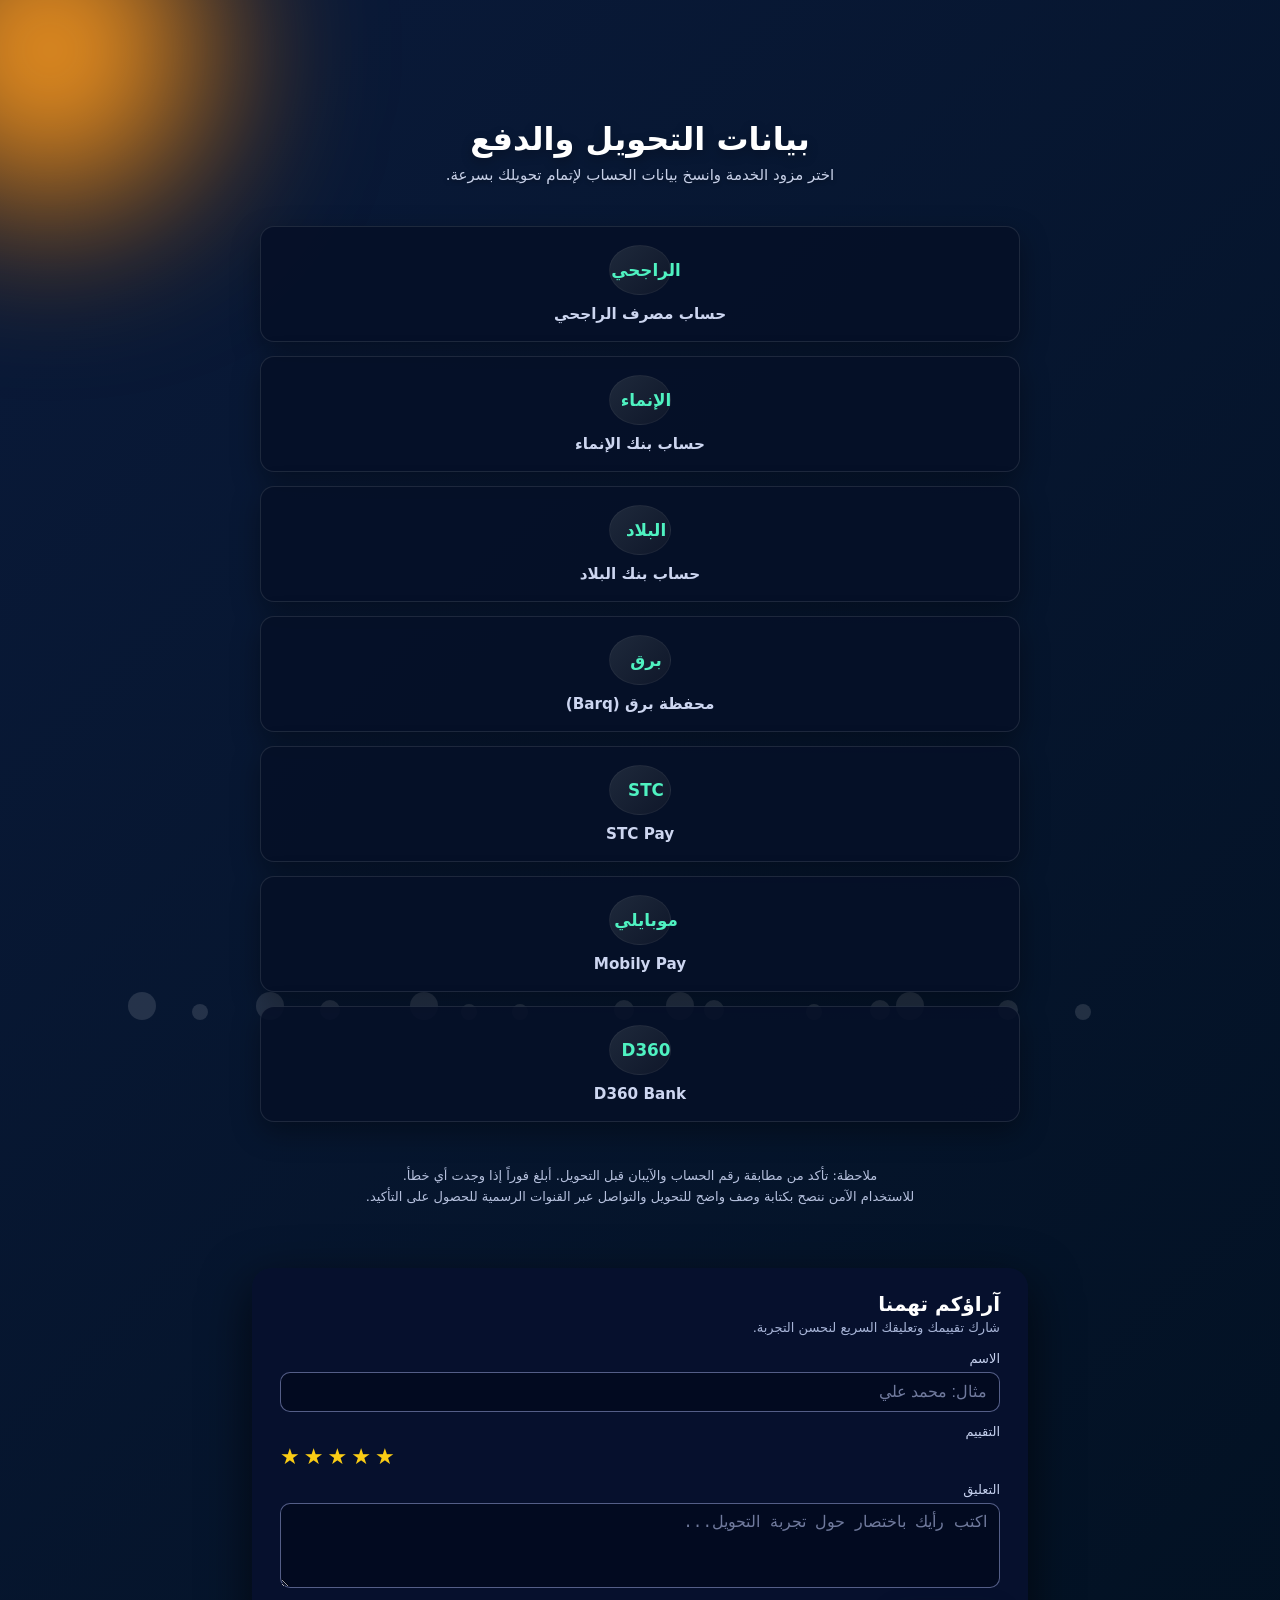
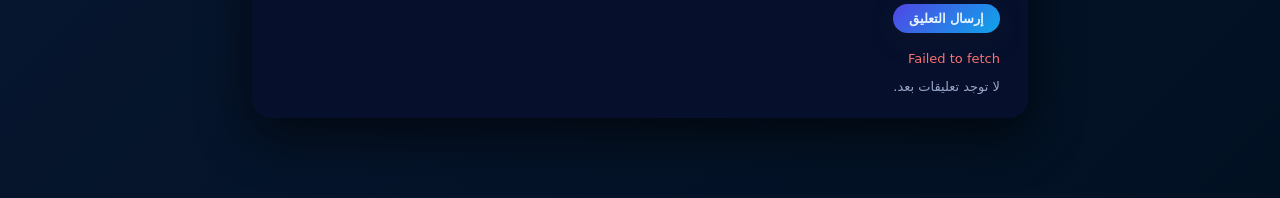
==== index.html @ 655b4ff0 "Disable mobile zoom via viewport settings" ====
﻿<!DOCTYPE html>
<html lang="ar" dir="rtl">

<head>
    <meta charset="UTF-8" />
    <title>بيانات التحويل والدفع</title>
    <meta name="viewport" content="width=device-width, initial-scale=1, maximum-scale=1, user-scalable=no" />
    <link rel="stylesheet" href="style.css" />
    <style>
        /* fallback to keep background dark even لو تعطل تحميل style.css */
        html,
        body {
            margin: 0;
            min-height: 100%;
            background: linear-gradient(135deg, #0a1a3a, #021122);
            color: #ffffff;
        }

        /* force vertical stacked rectangular bank boxes */
        .bank-grid {
            display: flex !important;
            flex-direction: column !important;
            gap: 14px !important;
            align-items: stretch !important;
            max-width: 760px;
            margin: 0 auto 32px auto;
            padding: 12px 16px;
        }

        .bank-box {
            display: flex !important;
            flex-direction: column !important;
            align-items: center !important;
            justify-content: center !important;
            text-align: center !important;
            background: rgba(6, 16, 39, 0.9) !important;
            border: 1px solid rgba(255, 255, 255, 0.1) !important;
            border-radius: 14px !important;
            padding: 18px 18px !important;
            gap: 10px !important;
            box-shadow: 0 10px 28px rgba(0, 0, 0, 0.35) !important;
            width: 100% !important;
            box-sizing: border-box !important;
            color: #e5edff !important;
        }

        .bank-box .box-icon {
            font-weight: 700;
            font-size: 1.05rem;
            padding-inline-end: 12px;
        }

        .bank-box .box-name {
            font-size: 0.95rem;
            color: #cdd6f0;
            text-align: center;
        }

        /* ensure responsive on small screens */
        @media (max-width: 420px) {
            .bank-grid {
                padding: 8px 10px;
            }

            .bank-box {
                padding: 14px;
            }
        }
    </style>
</head>

<body>

    <!-- copy sound (coin / jump style) -->
    <audio id="copy-sound" preload="auto">
        <source src="explosion.mp3" type="audio/mpeg" />
    </audio>

    <!-- sun glow -->
    <div class="sun"></div>

    <!-- bubbles -->
    <div class="bubbles">
        <div class="bubble"></div>
        <div class="bubble"></div>
        <div class="bubble"></div>
        <div class="bubble"></div>
        <div class="bubble"></div>
        <div class="bubble"></div>
        <div class="bubble"></div>
        <div class="bubble"></div>
        <div class="bubble"></div>
        <div class="bubble"></div>
        <div class="bubble"></div>
        <div class="bubble"></div>
        <div class="bubble"></div>
        <div class="bubble"></div>
        <div class="bubble"></div>
    </div>

    <!-- Header -->
    <div class="header-section">
        <h1>بيانات التحويل والدفع</h1>
        <div class="subtitle">اختر مزود الخدمة وانسخ بيانات الحساب لإتمام تحويلك بسرعة.</div>
    </div>

    <!-- Bank Grid -->
    <div class="bank-grid" id="bank-grid">
        <div class="bank-box" data-target="modal-rajhi" role="button" tabindex="0">
            <div class="box-icon">الراجحي</div>
            <div class="box-name">حساب مصرف الراجحي</div>
        </div>
        <div class="bank-box" data-target="modal-alinma" role="button" tabindex="0">
            <div class="box-icon">الإنماء</div>
            <div class="box-name">حساب بنك الإنماء</div>
        </div>
        <div class="bank-box" data-target="modal-albilad" role="button" tabindex="0">
            <div class="box-icon">البلاد</div>
            <div class="box-name">حساب بنك البلاد</div>
        </div>
        <div class="bank-box" data-target="modal-barq" role="button" tabindex="0">
            <div class="box-icon">برق</div>
            <div class="box-name">محفظة برق (Barq)</div>
        </div>
        <div class="bank-box" data-target="modal-stc" role="button" tabindex="0">
            <div class="box-icon">STC</div>
            <div class="box-name">STC Pay</div>
        </div>
        <div class="bank-box" data-target="modal-mobily" role="button" tabindex="0">
            <div class="box-icon">موبايلي</div>
            <div class="box-name">Mobily Pay</div>
        </div>
        <div class="bank-box" data-target="modal-d360" role="button" tabindex="0">
            <div class="box-icon">D360</div>
            <div class="box-name">D360 Bank</div>
        </div>
    </div>

    <!-- Backdrop -->
    <div class="backdrop" id="backdrop" aria-hidden="true"></div>

    <!-- Modals -->
    <!-- Rajhi -->
    <div class="card" id="modal-rajhi" aria-hidden="true">
        <button class="close-modal" type="button">&times;</button>
        <div class="bank-header">
            <div class="bank-title">حساب مصرف الراجحي</div>
        </div>
        <div class="row">
            <span class="label">الوصف:</span>
            <span class="value">اكتب وصف التحويل هنا إذا رغبت.</span>
        </div>
        <div class="row copy-row">
            <div class="copy-text">
                <span class="label">رقم الآيبان:</span>
                <span class="value" id="iban-rajhi">SA0000000000000000000000</span>
            </div>
            <button class="copy-btn" data-copy="iban-rajhi" type="button">نسخ</button>
        </div>
        <div class="row copy-row">
            <div class="copy-text">
                <span class="label">رقم الحساب:</span>
                <span class="value" id="acc-rajhi">00000000000000</span>
            </div>
            <button class="copy-btn" data-copy="acc-rajhi" type="button">نسخ</button>
        </div>
    </div>

    <!-- Alinma -->
    <div class="card" id="modal-alinma" aria-hidden="true">
        <button class="close-modal" type="button">&times;</button>
        <div class="bank-header">
            <div class="bank-title">حساب بنك الإنماء</div>
        </div>
        <div class="row">
            <span class="label">الوصف:</span>
            <span class="value">اكتب وصف التحويل هنا إذا رغبت.</span>
        </div>
        <div class="row copy-row">
            <div class="copy-text">
                <span class="label">رقم الآيبان:</span>
                <span class="value" id="iban-alinma">SA0000000000000000000000</span>
            </div>
            <button class="copy-btn" data-copy="iban-alinma" type="button">نسخ</button>
        </div>
        <div class="row copy-row">
            <div class="copy-text">
                <span class="label">رقم الحساب:</span>
                <span class="value" id="acc-alinma">00000000000000</span>
            </div>
            <button class="copy-btn" data-copy="acc-alinma" type="button">نسخ</button>
        </div>
    </div>

    <!-- Albilad -->
    <div class="card" id="modal-albilad" aria-hidden="true">
        <button class="close-modal" type="button">&times;</button>
        <div class="bank-header">
            <div class="bank-title">حساب بنك البلاد</div>
        </div>
        <div class="row">
            <span class="label">الوصف:</span>
            <span class="value">اكتب وصف التحويل هنا إذا رغبت.</span>
        </div>
        <div class="row copy-row">
            <div class="copy-text">
                <span class="label">رقم الآيبان:</span>
                <span class="value" id="iban-albilad">SA0000000000000000000000</span>
            </div>
            <button class="copy-btn" data-copy="iban-albilad" type="button">نسخ</button>
        </div>
        <div class="row copy-row">
            <div class="copy-text">
                <span class="label">رقم الحساب:</span>
                <span class="value" id="acc-albilad">00000000000000</span>
            </div>
            <button class="copy-btn" data-copy="acc-albilad" type="button">نسخ</button>
        </div>
    </div>

    <!-- Barq -->
    <div class="card" id="modal-barq" aria-hidden="true">
        <button class="close-modal" type="button">&times;</button>
        <div class="bank-header">
            <div class="bank-title">محفظة برق (Barq)</div>
        </div>
        <div class="row">
            <span class="label">الوصف:</span>
            <span class="value">اكتب وصف التحويل هنا إذا رغبت.</span>
        </div>
        <div class="row copy-row">
            <div class="copy-text">
                <span class="label">رقم الآيبان:</span>
                <span class="value" id="iban-barq">SA0000000000000000000000</span>
            </div>
            <button class="copy-btn" data-copy="iban-barq" type="button">نسخ</button>
        </div>
        <div class="row copy-row">
            <div class="copy-text">
                <span class="label">رقم الحساب:</span>
                <span class="value" id="acc-barq">00000000000000</span>
            </div>
            <button class="copy-btn" data-copy="acc-barq" type="button">نسخ</button>
        </div>
    </div>

    <!-- STC Pay -->
    <div class="card" id="modal-stc" aria-hidden="true">
        <button class="close-modal" type="button">&times;</button>
        <div class="bank-header">
            <div class="bank-title">STC Pay</div>
        </div>
        <div class="row">
            <span class="label">الوصف:</span>
            <span class="value">اكتب وصف التحويل هنا إذا رغبت.</span>
        </div>
        <div class="row copy-row">
            <div class="copy-text">
                <span class="label">رقم الآيبان:</span>
                <span class="value" id="iban-stc">SA0000000000000000000000</span>
            </div>
            <button class="copy-btn" data-copy="iban-stc" type="button">نسخ</button>
        </div>
        <div class="row copy-row">
            <div class="copy-text">
                <span class="label">رقم الحساب:</span>
                <span class="value" id="acc-stc">00000000000000</span>
            </div>
            <button class="copy-btn" data-copy="acc-stc" type="button">نسخ</button>
        </div>
    </div>

    <!-- Mobily Pay -->
    <div class="card" id="modal-mobily" aria-hidden="true">
        <button class="close-modal" type="button">&times;</button>
        <div class="bank-header">
            <div class="bank-title">Mobily Pay</div>
        </div>
        <div class="row">
            <span class="label">الوصف:</span>
            <span class="value">اكتب وصف التحويل هنا إذا رغبت.</span>
        </div>
        <div class="row copy-row">
            <div class="copy-text">
                <span class="label">رقم الآيبان:</span>
                <span class="value" id="iban-mobily">SA0000000000000000000000</span>
            </div>
            <button class="copy-btn" data-copy="iban-mobily" type="button">نسخ</button>
        </div>
        <div class="row copy-row">
            <div class="copy-text">
                <span class="label">رقم الحساب:</span>
                <span class="value" id="acc-mobily">00000000000000</span>
            </div>
            <button class="copy-btn" data-copy="acc-mobily" type="button">نسخ</button>
        </div>
    </div>

    <!-- D360 -->
    <div class="card" id="modal-d360" aria-hidden="true">
        <button class="close-modal" type="button">&times;</button>
        <div class="bank-header">
            <div class="bank-title">D360 Bank</div>
        </div>
        <div class="row">
            <span class="label">الوصف:</span>
            <span class="value">اكتب وصف التحويل هنا إذا رغبت.</span>
        </div>
        <div class="row copy-row">
            <div class="copy-text">
                <span class="label">رقم الآيبان:</span>
                <span class="value" id="iban-d360">SA0000000000000000000000</span>
            </div>
            <button class="copy-btn" data-copy="iban-d360" type="button">نسخ</button>
        </div>
        <div class="row copy-row">
            <div class="copy-text">
                <span class="label">رقم الحساب:</span>
                <span class="value" id="acc-d360">00000000000000</span>
            </div>
            <button class="copy-btn" data-copy="acc-d360" type="button">نسخ</button>
        </div>
    </div>

    <!-- Footer Note -->
    <div class="footer-note">
        <p class="note">
            ملاحظة: تأكد من مطابقة رقم الحساب والآيبان قبل التحويل. أبلغ فوراً إذا وجدت أي خطأ.
            <br />
            للاستخدام الآمن ننصح بكتابة وصف واضح للتحويل والتواصل عبر القنوات الرسمية للحصول على التأكيد.
        </p>
    </div>

    <!-- comments section -->
    <div class="comments-card">
        <div class="comments-header">
            <h2 class="comments-title">آراؤكم تهمنا</h2>
            <div class="comments-subtitle">شارك تقييمك وتعليقك السريع لنحسن التجربة.</div>
        </div>

        <form id="comment-form" class="comment-form">
            <div class="form-row">
                <label for="comment-name">الاسم</label>
                <input id="comment-name" type="text" placeholder="مثال: محمد علي" />
            </div>

            <div class="form-row">
                <label>التقييم</label>
                <div class="stars" id="rating-stars">
                    <span class="star" data-value="1">&#9733;</span>
                    <span class="star" data-value="2">&#9733;</span>
                    <span class="star" data-value="3">&#9733;</span>
                    <span class="star" data-value="4">&#9733;</span>
                    <span class="star" data-value="5">&#9733;</span>
                </div>
            </div>

            <div class="form-row">
                <label for="comment-text">التعليق</label>
                <textarea id="comment-text" rows="3" placeholder="اكتب رأيك باختصار حول تجربة التحويل..." required></textarea>
            </div>

            <button type="submit" class="submit-comment-btn">إرسال التعليق</button>
        </form>

        <div id="comments-status" class="comments-status" aria-live="polite"></div>

        <div id="comments-list" class="comments-list">
            <p class="no-comments">لا توجد تعليقات بعد.</p>
        </div>
    </div>

    <script>
        // Modal Logic (open/close with accessibility support)
        const backdrop = document.getElementById("backdrop");
        const bankBoxes = document.querySelectorAll(".bank-box");
        const closeButtons = document.querySelectorAll(".close-modal");
        const cards = document.querySelectorAll(".card");

        function openModal(cardId) {
            const card = document.getElementById(cardId);
            if (card) {
                backdrop.classList.add("active");
                backdrop.setAttribute("aria-hidden", "false");
                card.classList.add("active");
                card.setAttribute("aria-hidden", "false");
                const closeBtn = card.querySelector(".close-modal");
                if (closeBtn) {
                    closeBtn.focus();
                }
            }
        }

        function closeModal() {
            backdrop.classList.remove("active");
            backdrop.setAttribute("aria-hidden", "true");
            cards.forEach(c => {
                c.classList.remove("active");
                c.setAttribute("aria-hidden", "true");
            });
            const firstBox = document.querySelector(".bank-box");
            if (firstBox) firstBox.focus();
        }

        bankBoxes.forEach(box => {
            box.addEventListener("click", () => {
                const target = box.getAttribute("data-target");
                openModal(target);
            });
            // keyboard support (Enter / Space)
            box.addEventListener("keydown", (e) => {
                if (e.key === "Enter" || e.key === " " || e.key === "Spacebar") {
                    e.preventDefault();
                    const target = box.getAttribute("data-target");
                    openModal(target);
                }
            });
        });

        // Ensure each modal has an account row even if missing in markup
        (function ensureAccountRows() {
            cards.forEach(function (card) {
                const key = card.id.replace(/^modal-/, '');
                const accId = `acc-${key}`;
                if (!document.getElementById(accId)) {
                    const row = document.createElement('div');
                    row.className = 'row copy-row';

                    const copyText = document.createElement('div');
                    copyText.className = 'copy-text';

                    const label = document.createElement('span');
                    label.className = 'label';
                    label.textContent = 'رقم الحساب:';

                    const value = document.createElement('span');
                    value.className = 'value';
                    value.id = accId;
                    value.textContent = 'أضف رقم الحساب هنا';

                    copyText.appendChild(label);
                    copyText.appendChild(value);

                    const btn = document.createElement('button');
                    btn.className = 'copy-btn';
                    btn.type = 'button';
                    btn.setAttribute('data-copy', accId);
                    btn.textContent = 'نسخ';

                    row.appendChild(copyText);
                    row.appendChild(btn);

                    card.appendChild(row);
                }
            });
        })();

        closeButtons.forEach(btn => btn.addEventListener("click", closeModal));
        backdrop.addEventListener("click", closeModal);
        document.addEventListener("keydown", (e) => {
            if (e.key === "Escape") closeModal();
        });

        // copy buttons + sound
        const copySound = document.getElementById("copy-sound");

        document.querySelectorAll(".copy-btn").forEach(function (btn) {
            btn.addEventListener("click", function () {
                const targetId = btn.getAttribute("data-copy");
                const el = document.getElementById(targetId);
                if (!el) return;
                const text = el.textContent.trim();
                if (navigator.clipboard) {
                    navigator.clipboard.writeText(text).then(function () {
                        showCopiedState(btn);
                        playCopySound();
                    }).catch(function () {
                        playCopySound();
                    });
                } else {
                    const tempInput = document.createElement("input");
                    tempInput.value = text;
                    document.body.appendChild(tempInput);
                    tempInput.select();
                    document.execCommand("copy");
                    document.body.removeChild(tempInput);
                    showCopiedState(btn);
                    playCopySound();
                }
            });
        });

        function showCopiedState(btn) {
            const originalText = btn.textContent;
            btn.textContent = "تم النسخ!";
            btn.classList.add("copied");
            setTimeout(function () {
                btn.textContent = originalText;
                btn.classList.remove("copied");
            }, 1200);
        }

        function playCopySound() {
            if (!copySound) return;
            try {
                copySound.currentTime = 0;
                copySound.play().catch(function () { });
            } catch (e) { }
        }

        // comments (Google Forms backend)
        const commentsApiUrl = "https://script.google.com/macros/s/AKfycbxOB1GoZp3FRysVzPDRvbTaJw8hPS8_lT2lz9C_4FiKrWNOWZPsQHrkBkitlp9WdrPv/exec"; // جاهز للنشر عبر Apps Script (يتطلب حساب Google)
        const commentsListEl = document.getElementById("comments-list");
        const commentsStatusEl = document.getElementById("comments-status");
        let comments = [];
        const LOCAL_COMMENTS_KEY = "comments_cache";

        function loadLocalComments() {
            try {
                const raw = localStorage.getItem(LOCAL_COMMENTS_KEY);
                if (!raw) return [];
                const parsed = JSON.parse(raw);
                return Array.isArray(parsed) ? parsed : [];
            } catch (e) {
                return [];
            }
        }

        function persistLocalComments(list) {
            try {
                localStorage.setItem(LOCAL_COMMENTS_KEY, JSON.stringify(list || []));
            } catch (e) { }
        }

        function setCommentsStatus(message, isError = false) {
            if (!commentsStatusEl) return;
            commentsStatusEl.textContent = message || "";
            commentsStatusEl.classList.toggle("error", Boolean(isError));
        }

        function renderComments() {
            if (!commentsListEl) return;

            commentsListEl.innerHTML = "";

            if (!comments || comments.length === 0) {
                commentsListEl.innerHTML = '<p class="no-comments">لا توجد تعليقات بعد.</p>';
                return;
            }

            comments.forEach(function (c) {
                const item = document.createElement("div");
                item.className = "comment-item";

                const header = document.createElement("div");
                header.className = "comment-header";

                const nameEl = document.createElement("div");
                nameEl.className = "comment-name";
                nameEl.textContent = c.name || "مستخدم بدون اسم";

                const starsEl = document.createElement("div");
                starsEl.className = "comment-stars";
                const rating = Number(c.rating || 0);
                let starsText = "";
                for (let i = 1; i <= 5; i++) {
                    starsText += i <= rating ? "★" : "☆";
                }
                starsEl.textContent = starsText;

                header.appendChild(nameEl);
                header.appendChild(starsEl);

                const body = document.createElement("div");
                body.className = "comment-text";
                body.textContent = c.text || "";

                item.appendChild(header);
                item.appendChild(body);
                commentsListEl.appendChild(item);
            });
        }

        async function fetchComments() {
            if (!commentsApiUrl || commentsApiUrl.includes("REPLACE_WITH_YOUR_DEPLOYMENT_ID")) {
                setCommentsStatus("تنبيه: رابط Google Apps Script غير مهيأ، لن يتم حفظ التعليقات.", true);
                renderComments();
                return;
            }
            setCommentsStatus("جارٍ تحميل التعليقات...");
            try {
                const response = await fetch(commentsApiUrl, { method: "GET", cache: "no-store" });
                if (!response.ok) throw new Error(`حدث خطأ أثناء تحميل التعليقات (${response.status})`);
                const data = await response.json();
                comments = Array.isArray(data.comments) ? data.comments : [];
                renderComments();
                persistLocalComments(comments);
                setCommentsStatus(comments.length ? "" : "لا توجد تعليقات بعد.");
            } catch (error) {
                console.error(error);
                setCommentsStatus(error.message || "حدث خطأ أثناء تحميل التعليقات، حاول لاحقاً.", true);
            }
        }

        async function sendCommentToGoogle(payload) {
            if (!commentsApiUrl || commentsApiUrl.includes("REPLACE_WITH_YOUR_DEPLOYMENT_ID")) {
                throw new Error("رابط Google Apps Script غير مهيأ.");
            }
            try {
                const response = await fetch(commentsApiUrl, {
                    method: "POST",
                    headers: { "Content-Type": "text/plain;charset=utf-8" }, // text/plain لتفادي طلب preflight
                    body: JSON.stringify(payload)
                });
                if (!response.ok) {
                    throw new Error(`حدث خطأ أثناء إرسال التعليق (${response.status})`);
                }
                const result = await response.json().catch(() => ({}));
                if (result.success === false) {
                    throw new Error(result.message || "تعذر إرسال التعليق.");
                }
                return result;
            } catch (primaryErr) {
                console.warn("Primary POST failed, trying no-cors fallback", primaryErr);
                // fallback: no-cors يسمح بالوصول بدون preflight لكن بدون قراءة الرد
                await fetch(commentsApiUrl, {
                    method: "POST",
                    mode: "no-cors",
                    headers: { "Content-Type": "text/plain;charset=utf-8" },
                    body: JSON.stringify(payload)
                });
                return { success: true, offlineFallback: true };
            }
        }

        let currentRating = 5;
        const starElems = document.querySelectorAll(".star");
        function updateStarView() {
            starElems.forEach(function (star) {
                const value = Number(star.getAttribute("data-value"));
                star.classList.toggle("selected", value <= currentRating);
            });
        }
        starElems.forEach(function (star) {
            star.addEventListener("click", function () {
                const value = Number(star.getAttribute("data-value"));
                currentRating = value;
                updateStarView();
            });
        });
        updateStarView();

        // load cached comments locally first
        comments = loadLocalComments();
        renderComments();
        fetchComments();

        const commentForm = document.getElementById("comment-form");
        const commentNameInput = document.getElementById("comment-name");
        const commentTextInput = document.getElementById("comment-text");
        const submitBtn = document.querySelector(".submit-comment-btn");
        commentForm.addEventListener("submit", async function (e) {
            e.preventDefault();
            const name = (commentNameInput.value || "").trim() || "مستخدم بدون اسم";
            const text = (commentTextInput.value || "").trim();
            if (!text) {
                setCommentsStatus("الرجاء كتابة تعليق قبل الإرسال.", true);
                return;
            }
            const newComment = {
                name: name,
                text: text,
                rating: currentRating || 0
            };
            if (submitBtn) {
                submitBtn.disabled = true;
                submitBtn.dataset.originalText = submitBtn.textContent;
                submitBtn.textContent = "جاري إرسال تعليقك...";
            }
            try {
                setCommentsStatus("");
                const result = await sendCommentToGoogle(newComment);
                setCommentsStatus("تم إرسال تعليقك، شكراً!");
                commentForm.reset();
                currentRating = 5;
                updateStarView();
                const stamped = { ...newComment, timestamp: new Date().toISOString() };
                if (result && result.offlineFallback) {
                    // fallback: أضف التعليق محلياً لأن الرد غير مقروء مع no-cors
                    comments = [...comments, stamped];
                    renderComments();
                    persistLocalComments(comments);
                } else {
                    await fetchComments();
                    if (!comments.find(c => c.text === stamped.text && c.name === stamped.name)) {
                        comments = [...comments, stamped];
                        renderComments();
                        persistLocalComments(comments);
                    }
                }
            } catch (err) {
                console.error(err);
                setCommentsStatus(err.message || "حدث خطأ أثناء إرسال التعليق، حاول مرة أخرى.", true);
            } finally {
                if (submitBtn) {
                    submitBtn.disabled = false;
                    submitBtn.textContent = submitBtn.dataset.originalText || "إرسال التعليق";
                }
            }
        });
    </script>
</body>

</html>
---- style.css ----
html {
    overflow-x: hidden;
}

body {
    margin: 0;
    font-family: system-ui, -apple-system, BlinkMacSystemFont, "Segoe UI", sans-serif;
    background: linear-gradient(135deg, #0a1a3a, #021122);
    color: #ffffff;
    overflow-x: hidden;
    -webkit-text-size-adjust: 100%;
}

/* sun glow */
.sun {
    position: fixed;
    top: -150px;
    left: -150px;
    width: 400px;
    height: 400px;
    background: radial-gradient(circle, #ffcc66, #ff8800, transparent 70%);
    filter: blur(80px);
    z-index: 1;
}

/* bubbles */
.bubbles {
    position: fixed;
    bottom: 0;
    width: 100%;
    height: 100%;
    pointer-events: none;
    z-index: 2;
}

.bubble {
    position: absolute;
    bottom: -120px;
    width: 20px;
    height: 20px;
    background: rgba(255, 255, 255, 0.12);
    border-radius: 50%;
    animation: rise 12s infinite ease-in;
}

.bubble:nth-child(odd) {
    width: 28px;
    height: 28px;
}

.bubble:nth-child(3n) {
    width: 16px;
    height: 16px;
}

@keyframes rise {
    0% {
        transform: translateY(0) scale(1);
        opacity: 0.3;
    }

    100% {
        transform: translateY(-120vh) scale(1.4);
        opacity: 0;
    }
}

.bubble:nth-child(1) {
    left: 10%;
    animation-duration: 9s;
    animation-delay: 0s;
}

.bubble:nth-child(2) {
    left: 25%;
    animation-duration: 13s;
    animation-delay: 2s;
}

.bubble:nth-child(3) {
    left: 40%;
    animation-duration: 10s;
    animation-delay: 1s;
}

.bubble:nth-child(4) {
    left: 55%;
    animation-duration: 14s;
    animation-delay: 3s;
}

.bubble:nth-child(5) {
    left: 70%;
    animation-duration: 11s;
    animation-delay: 1s;
}

.bubble:nth-child(6) {
    left: 15%;
    animation-duration: 12s;
    animation-delay: 4s;
}

.bubble:nth-child(7) {
    left: 32%;
    animation-duration: 10s;
    animation-delay: 2s;
}

.bubble:nth-child(8) {
    left: 48%;
    animation-duration: 13s;
    animation-delay: 1s;
}

.bubble:nth-child(9) {
    left: 63%;
    animation-duration: 9s;
    animation-delay: 3s;
}

.bubble:nth-child(10) {
    left: 78%;
    animation-duration: 12s;
    animation-delay: 2s;
}

.bubble:nth-child(11) {
    left: 20%;
    animation-duration: 11s;
    animation-delay: 5s;
}

.bubble:nth-child(12) {
    left: 36%;
    animation-duration: 14s;
    animation-delay: 4s;
}

.bubble:nth-child(13) {
    left: 52%;
    animation-duration: 10s;
    animation-delay: 6s;
}

.bubble:nth-child(14) {
    left: 68%;
    animation-duration: 13s;
    animation-delay: 5s;
}

.bubble:nth-child(15) {
    left: 84%;
    animation-duration: 11s;
    animation-delay: 4s;
}

/* header section */
.header-section {
    max-width: 720px;
    margin: 120px auto 30px auto;
    text-align: center;
    padding: 0 20px;
    position: relative;
    z-index: 5;
}

h1 {
    margin: 0 0 8px 0;
    font-size: 32px;
    text-shadow: 0 4px 12px rgba(0, 0, 0, 0.3);
}

.subtitle {
    margin: 0;
    font-size: 15px;
    color: #c7d0e8;
    text-shadow: 0 2px 4px rgba(0, 0, 0, 0.3);
}

/* bank grid */
.bank-grid {
    display: grid;
    grid-template-columns: repeat(auto-fit, minmax(140px, 1fr));
    gap: 16px;
    max-width: 720px;
    margin: 0 auto 40px auto;
    padding: 0 20px;
    position: relative;
    z-index: 5;
}

.bank-box {
    background: rgba(6, 16, 39, 0.8);
    border: 1px solid rgba(255, 255, 255, 0.1);
    border-radius: 16px;
    padding: 24px 16px;
    text-align: center;
    cursor: pointer;
    transition: transform 0.2s ease, background 0.2s ease, border-color 0.2s ease;
    display: flex;
    flex-direction: column;
    align-items: center;
    gap: 12px;
}

.bank-box:hover {
    transform: translateY(-4px);
    background: rgba(10, 25, 60, 0.9);
    border-color: #4ff2c1;
}

.box-icon {
    width: 48px;
    height: 48px;
    border-radius: 50%;
    background: linear-gradient(135deg, #1e293b, #0f172a);
    display: flex;
    align-items: center;
    justify-content: center;
    font-weight: 700;
    color: #4ff2c1;
    font-size: 14px;
    border: 1px solid rgba(255, 255, 255, 0.05);
}

.box-name {
    font-size: 14px;
    font-weight: 600;
    color: #e2e8f0;
}

/* backdrop */
.backdrop {
    position: fixed;
    top: 0;
    left: 0;
    width: 100%;
    height: 100%;
    background: rgba(0, 0, 0, 0.7);
    backdrop-filter: blur(4px);
    z-index: 40;
    opacity: 0;
    pointer-events: none;
    transition: opacity 0.3s ease;
}

.backdrop.active {
    opacity: 1;
    pointer-events: auto;
}

/* modal card */
.card {
    /* existing styles... */
    position: fixed;
    top: 50%;
    left: 50%;
    transform: translate(-50%, -50%) scale(0.9);
    z-index: 50;
    max-width: 90%;
    width: 400px;
    width: min(400px, calc(100% - 32px));
    margin: 0;
    /* reset margin */
    opacity: 0;
    pointer-events: none;
    transition: transform 0.3s cubic-bezier(0.34, 1.56, 0.64, 1), opacity 0.3s ease;
    /* hide by default */
}

.card.active {
    opacity: 1;
    pointer-events: auto;
    transform: translate(-50%, -50%) scale(1);
}

/* close button */
.close-modal {
    position: absolute;
    top: 16px;
    left: 16px;
    /* RTL layout, so left is correct for 'end' */
    background: rgba(255, 255, 255, 0.1);
    border: none;
    color: #fff;
    width: 32px;
    height: 32px;
    border-radius: 50%;
    font-size: 20px;
    cursor: pointer;
    display: flex;
    align-items: center;
    justify-content: center;
    transition: background 0.2s ease;
}

.close-modal:hover {
    background: rgba(255, 255, 255, 0.2);
}

/* bank header inside card */
.bank-header {
    margin-bottom: 20px;
    padding-bottom: 16px;
    border-bottom: 1px solid rgba(255, 255, 255, 0.08);
    padding-right: 0;
    /* reset */
    text-align: center;
}

.bank-title {
    font-size: 20px;
    font-weight: 700;
    color: #4ff2c1;
}

/* footer note */
.footer-note {
    max-width: 720px;
    margin: 0 auto 60px auto;
    padding: 0 24px;
    text-align: center;
    position: relative;
    z-index: 5;
}

.row {
    display: flex;
    flex-wrap: wrap;
    align-items: center;
    gap: 8px;
    margin-bottom: 8px;
}

.label {
    font-size: 13px;
    color: #9ca8c8;
}

.value {
    font-size: 15px;
    font-weight: 500;
    color: #ffffff;
}

.copy-row {
    justify-content: space-between;
}

.copy-text {
    display: flex;
    flex-wrap: wrap;
    align-items: center;
    gap: 6px;
    max-width: 80%;
}

/* copy button */
.copy-btn {
    padding: 6px 14px;
    border-radius: 999px;
    border: none;
    outline: none;
    cursor: pointer;
    font-size: 13px;
    font-weight: 600;
    background: linear-gradient(135deg, #ffb524, #ff7b24);
    color: #1b1303;
    box-shadow: 0 4px 12px rgba(0, 0, 0, 0.35);
    transition:
        transform 0.15s ease,
        box-shadow 0.15s ease,
        background 0.2s ease;
    white-space: nowrap;
}

.copy-btn:hover {
    transform: translateY(-1px);
    box-shadow: 0 6px 16px rgba(0, 0, 0, 0.5);
}

.copy-btn:active {
    transform: translateY(0);
    box-shadow: 0 2px 8px rgba(0, 0, 0, 0.3);
}

.copy-btn.copied {
    background: linear-gradient(135deg, #22c55e, #16a34a);
    color: #eafff4;
}

/* note text */
.note {
    font-size: 13px;
    color: #b5c0dd;
    line-height: 1.6;
}

/* comments card */
.comments-card {
    position: relative;
    z-index: 5;
    max-width: 720px;
    margin: 0 auto 80px auto;
    padding: 24px 28px;
    background: rgba(7, 17, 46, 0.96);
    border-radius: 20px;
    box-shadow: 0 16px 50px rgba(0, 0, 0, 0.65);
    overflow: hidden;
}

.comments-header {
    display: flex;
    flex-direction: column;
    gap: 4px;
    margin-bottom: 16px;
}

.comments-title {
    margin: 0;
    font-size: 20px;
}

.comments-subtitle {
    font-size: 13px;
    color: #a7b4d7;
}

/* comment form */
.comment-form {
    display: flex;
    flex-direction: column;
    gap: 12px;
    margin-bottom: 18px;
}

.form-row {
    display: flex;
    flex-direction: column;
    gap: 6px;
}

.form-row label {
    font-size: 13px;
    color: #c5d0ee;
}

.form-row input,
.form-row textarea {
    border-radius: 10px;
    border: 1px solid rgba(120, 130, 180, 0.7);
    background: rgba(2, 9, 30, 0.8);
    color: #ffffff;
    padding: 8px 12px;
    font-size: 16px; /* منع الزوم في iOS */
    line-height: 1.4;
    outline: none;
    box-shadow: 0 0 0 0 rgba(79, 209, 197, 0);
    transition:
        border-color 0.18s ease,
        box-shadow 0.18s ease,
        background 0.18s ease;
    resize: vertical;
    width: 100%;
    box-sizing: border-box;
}

.form-row input::placeholder,
.form-row textarea::placeholder {
    color: #707a9d;
}

.form-row input:focus,
.form-row textarea:focus {
    border-color: #4fd1c5;
    box-shadow: 0 0 0 1px rgba(79, 209, 197, 0.65);
    background: rgba(3, 12, 40, 0.95);
}

/* stars */
.stars {
    display: flex;
    gap: 4px;
    direction: ltr;
}

.star {
    font-size: 22px;
    cursor: pointer;
    color: #555b76;
    transition:
        color 0.15s ease,
        transform 0.12s ease;
}

.star.selected {
    color: #facc15;
    transform: translateY(-1px);
}

.star:hover {
    transform: translateY(-2px) scale(1.02);
}

/* submit button */
.submit-comment-btn {
    align-self: flex-start;
    margin-top: 4px;
    padding: 7px 16px;
    border-radius: 999px;
    border: none;
    outline: none;
    cursor: pointer;
    font-size: 13px;
    font-weight: 600;
    background: linear-gradient(135deg, #4f46e5, #0ea5e9);
    color: #e5f2ff;
    box-shadow: 0 7px 20px rgba(15, 23, 42, 0.7);
    transition:
        transform 0.15s ease,
        box-shadow 0.15s ease,
        opacity 0.15s ease;
}

.submit-comment-btn:hover {
    transform: translateY(-1px);
    box-shadow: 0 9px 24px rgba(15, 23, 42, 0.9);
}

.submit-comment-btn:active {
    transform: translateY(0);
    box-shadow: 0 4px 12px rgba(15, 23, 42, 0.7);
}

.submit-comment-btn:disabled {
    opacity: 0.6;
    cursor: not-allowed;
}

/* comments list */
.comments-list {
    margin-top: 10px;
    display: flex;
    flex-direction: column;
    gap: 10px;
    overflow: hidden;
}

.comments-status {
    margin-top: 8px;
    font-size: 13px;
    color: #9aa6c7;
    min-height: 18px;
}

.comments-status.error {
    color: #f87171;
}

.no-comments {
    margin: 0;
    font-size: 13px;
    color: #9aa6c7;
}

.comment-item {
    border-radius: 14px;
    padding: 10px 12px;
    background: rgba(10, 21, 55, 0.95);
    border: 1px solid rgba(79, 167, 209, 0.25);
    overflow: hidden;
}

.comment-header {
    display: flex;
    justify-content: space-between;
    align-items: center;
    margin-bottom: 4px;
    gap: 8px;
}

.comment-name {
    font-size: 14px;
    font-weight: 600;
    color: #e5edff;
    word-break: break-word;
}

.comment-stars {
    font-size: 14px;
    color: #facc15;
    white-space: nowrap;
}

.comment-text {
    font-size: 13px;
    color: #c5d0ee;
    line-height: 1.6;
    word-break: break-word;
    display: -webkit-box;
    -webkit-line-clamp: 3;
    -webkit-box-orient: vertical;
    overflow: hidden;
}

/* responsive */
@media (max-width: 640px) {
    .card {
        margin: 80px 16px 24px 16px;
        padding: 24px 18px;
    }

    .comments-card {
        margin: 0 16px 60px 16px;
        padding: 20px 16px;
    }

    .form-row input,
    .form-row textarea {
        padding: 8px 10px;
    }

    .copy-text {
        max-width: 100%;
    }

    .copy-row {
        flex-direction: row;
        justify-content: space-between;
    }
}
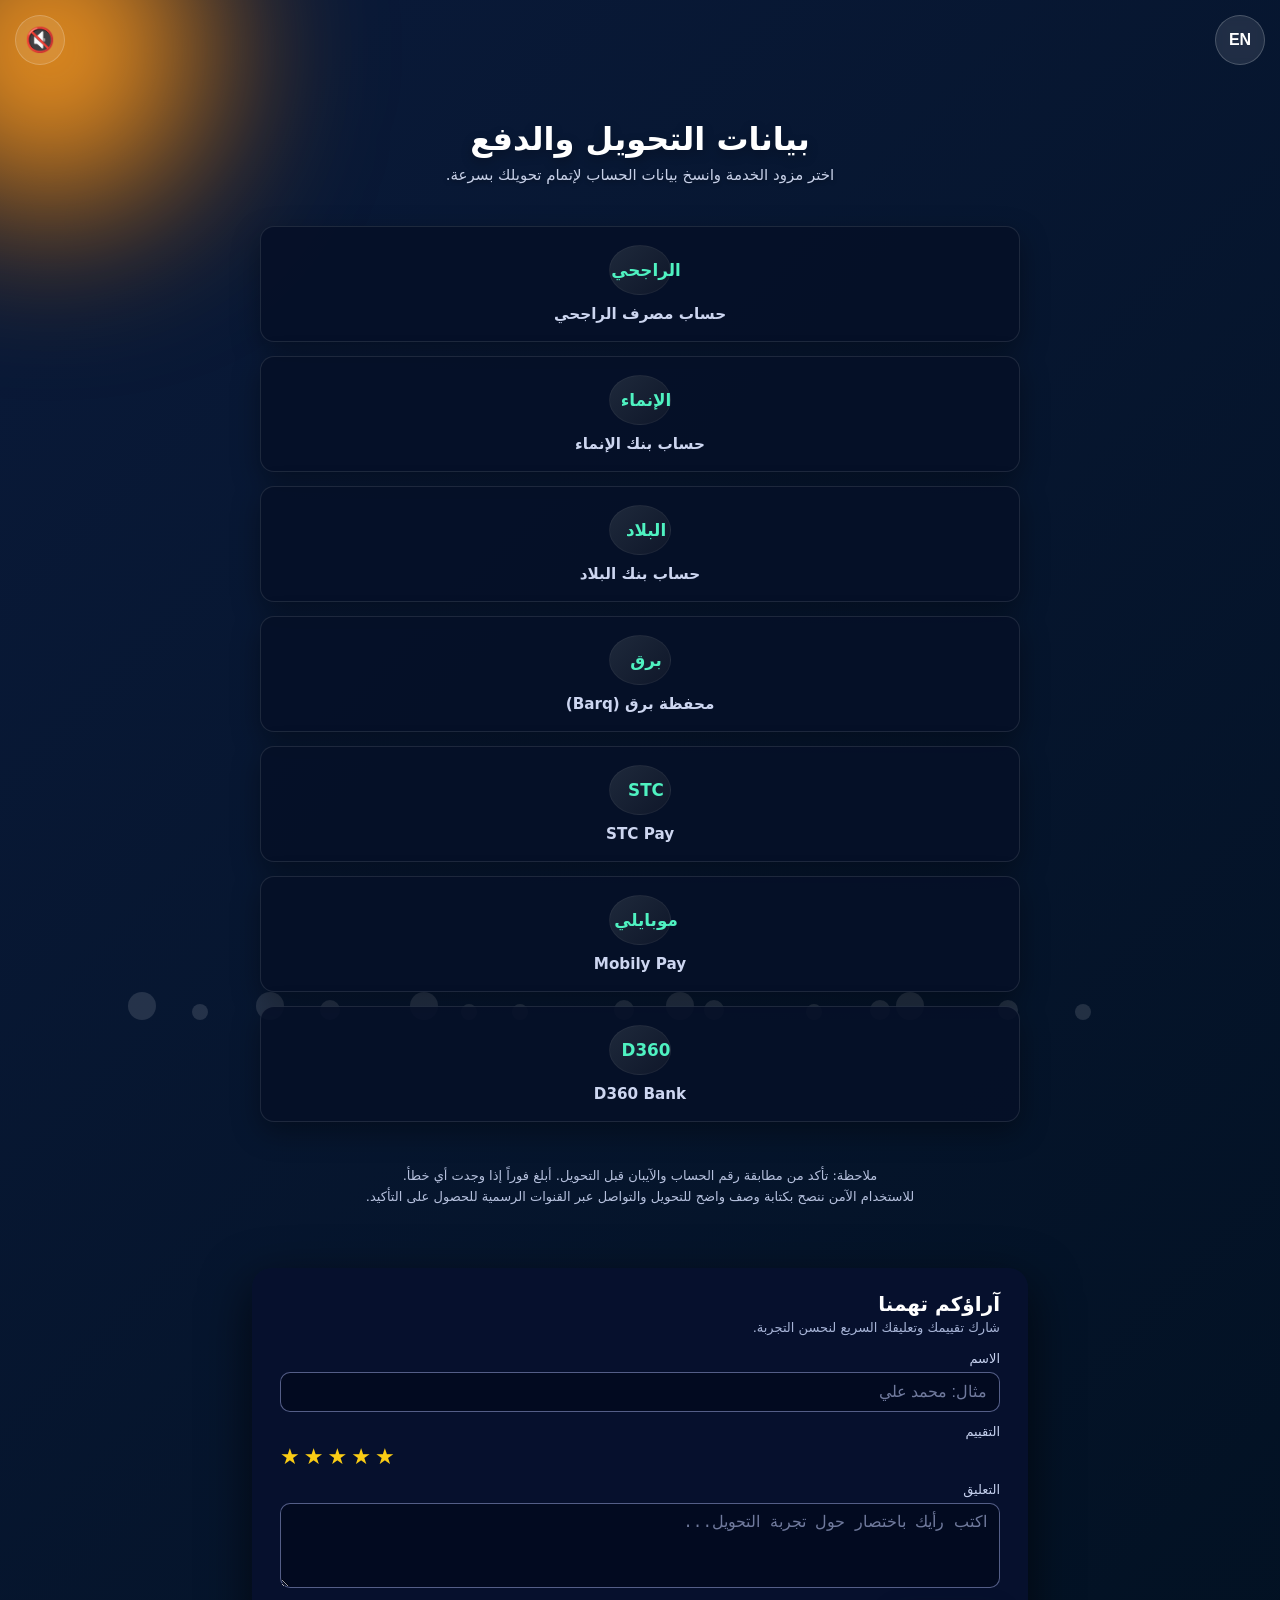
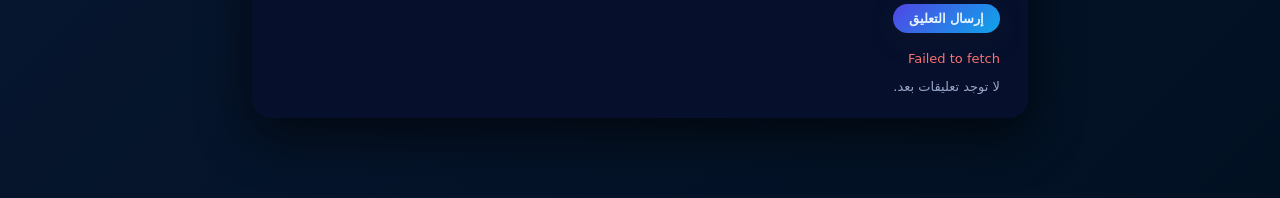
==== commit 378ebbc2: "feat: Add translation, music controls, and comment enhancements" ====
--- a/index.html
+++ b/index.html
@@ -1,9 +1,9 @@
-﻿<!DOCTYPE html>
+<!DOCTYPE html>
 <html lang="ar" dir="rtl">
 
 <head>
     <meta charset="UTF-8" />
-    <title>بيانات التحويل والدفع</title>
+    <title id="page-title">بيانات التحويل والدفع</title>
     <meta name="viewport" content="width=device-width, initial-scale=1, maximum-scale=1, user-scalable=no" />
     <link rel="stylesheet" href="style.css" />
     <style>
@@ -66,10 +66,87 @@
                 padding: 14px;
             }
         }
+
+        #music-control {
+            position: fixed;
+            top: 15px;
+            left: 15px;
+            z-index: 1000;
+        }
+
+        #music-toggle-btn {
+            background: rgba(255, 255, 255, 0.1);
+            border: 1px solid rgba(255, 255, 255, 0.2);
+            color: white;
+            font-size: 24px;
+            width: 50px;
+            height: 50px;
+            border-radius: 50%;
+            cursor: pointer;
+            display: flex;
+            justify-content: center;
+            align-items: center;
+            backdrop-filter: blur(5px);
+        }
+
+        #lang-switcher {
+            position: fixed;
+            top: 15px;
+            right: 15px;
+            z-index: 1000;
+        }
+
+        #lang-btn {
+            background: rgba(255, 255, 255, 0.1);
+            border: 1px solid rgba(255, 255, 255, 0.2);
+            color: white;
+            font-size: 16px;
+            font-weight: bold;
+            width: 50px;
+            height: 50px;
+            border-radius: 50%;
+            cursor: pointer;
+            display: flex;
+            justify-content: center;
+            align-items: center;
+            backdrop-filter: blur(5px);
+        }
     </style>
 </head>
 
 <body>
+    <div id="lang-switcher">
+        <button id="lang-btn">EN</button>
+    </div>
+    <audio id="background-music" src="music.mp3" autoplay loop></audio>
+
+    <div id="music-control">
+        <button id="music-toggle-btn">🎵</button>
+    </div>
+
+    <script>
+      var music = document.getElementById("background-music");
+      const musicToggleBtn = document.getElementById("music-toggle-btn");
+
+      if (music) {
+        music.volume = 0.2; // Set volume to 20%
+      }
+
+      if (musicToggleBtn && music) {
+        const updateButtonState = () => {
+            musicToggleBtn.textContent = music.paused ? '🔇' : '🎵';
+        };
+        music.onplay = music.onpause = updateButtonState;
+        updateButtonState();
+        musicToggleBtn.addEventListener('click', () => {
+          if (music.paused) {
+            music.play().catch(e => console.error("Audio play failed:", e));
+          } else {
+            music.pause();
+          }
+        });
+      }
+    </script>
 
     <!-- copy sound (coin / jump style) -->
     <audio id="copy-sound" preload="auto">
@@ -81,58 +158,44 @@
 
     <!-- bubbles -->
     <div class="bubbles">
-        <div class="bubble"></div>
-        <div class="bubble"></div>
-        <div class="bubble"></div>
-        <div class="bubble"></div>
-        <div class="bubble"></div>
-        <div class="bubble"></div>
-        <div class="bubble"></div>
-        <div class="bubble"></div>
-        <div class="bubble"></div>
-        <div class="bubble"></div>
-        <div class="bubble"></div>
-        <div class="bubble"></div>
-        <div class="bubble"></div>
-        <div class="bubble"></div>
-        <div class="bubble"></div>
+        <div class="bubble"></div><div class="bubble"></div><div class="bubble"></div><div class="bubble"></div><div class="bubble"></div><div class="bubble"></div><div class="bubble"></div><div class="bubble"></div><div class="bubble"></div><div class="bubble"></div><div class="bubble"></div><div class="bubble"></div><div class="bubble"></div><div class="bubble"></div><div class="bubble"></div>
     </div>
 
     <!-- Header -->
     <div class="header-section">
-        <h1>بيانات التحويل والدفع</h1>
-        <div class="subtitle">اختر مزود الخدمة وانسخ بيانات الحساب لإتمام تحويلك بسرعة.</div>
+        <h1 data-key="header-title">بيانات التحويل والدفع</h1>
+        <div class="subtitle" data-key="header-subtitle">اختر مزود الخدمة وانسخ بيانات الحساب لإتمام تحويلك بسرعة.</div>
     </div>
 
     <!-- Bank Grid -->
     <div class="bank-grid" id="bank-grid">
         <div class="bank-box" data-target="modal-rajhi" role="button" tabindex="0">
-            <div class="box-icon">الراجحي</div>
-            <div class="box-name">حساب مصرف الراجحي</div>
+            <div class="box-icon" data-key="rajhi-name">الراجحي</div>
+            <div class="box-name" data-key="rajhi-desc">حساب مصرف الراجحي</div>
         </div>
         <div class="bank-box" data-target="modal-alinma" role="button" tabindex="0">
-            <div class="box-icon">الإنماء</div>
-            <div class="box-name">حساب بنك الإنماء</div>
+            <div class="box-icon" data-key="alinma-name">الإنماء</div>
+            <div class="box-name" data-key="alinma-desc">حساب بنك الإنماء</div>
         </div>
         <div class="bank-box" data-target="modal-albilad" role="button" tabindex="0">
-            <div class="box-icon">البلاد</div>
-            <div class="box-name">حساب بنك البلاد</div>
+            <div class="box-icon" data-key="albilad-name">البلاد</div>
+            <div class="box-name" data-key="albilad-desc">حساب بنك البلاد</div>
         </div>
         <div class="bank-box" data-target="modal-barq" role="button" tabindex="0">
-            <div class="box-icon">برق</div>
-            <div class="box-name">محفظة برق (Barq)</div>
+            <div class="box-icon" data-key="barq-name">برق</div>
+            <div class="box-name" data-key="barq-desc">محفظة برق (Barq)</div>
         </div>
         <div class="bank-box" data-target="modal-stc" role="button" tabindex="0">
             <div class="box-icon">STC</div>
-            <div class="box-name">STC Pay</div>
+            <div class="box-name" data-key="stc-desc">STC Pay</div>
         </div>
         <div class="bank-box" data-target="modal-mobily" role="button" tabindex="0">
-            <div class="box-icon">موبايلي</div>
-            <div class="box-name">Mobily Pay</div>
+            <div class="box-icon" data-key="mobily-name">موبايلي</div>
+            <div class="box-name" data-key="mobily-desc">Mobily Pay</div>
         </div>
         <div class="bank-box" data-target="modal-d360" role="button" tabindex="0">
             <div class="box-icon">D360</div>
-            <div class="box-name">D360 Bank</div>
+            <div class="box-name" data-key="d360-desc">D360 Bank</div>
         </div>
     </div>
 
@@ -140,320 +203,258 @@
     <div class="backdrop" id="backdrop" aria-hidden="true"></div>
 
     <!-- Modals -->
-    <!-- Rajhi -->
     <div class="card" id="modal-rajhi" aria-hidden="true">
         <button class="close-modal" type="button">&times;</button>
-        <div class="bank-header">
-            <div class="bank-title">حساب مصرف الراجحي</div>
-        </div>
-        <div class="row">
-            <span class="label">الوصف:</span>
-            <span class="value">اكتب وصف التحويل هنا إذا رغبت.</span>
-        </div>
-        <div class="row copy-row">
-            <div class="copy-text">
-                <span class="label">رقم الآيبان:</span>
-                <span class="value" id="iban-rajhi">SA0000000000000000000000</span>
-            </div>
-            <button class="copy-btn" data-copy="iban-rajhi" type="button">نسخ</button>
-        </div>
-        <div class="row copy-row">
-            <div class="copy-text">
-                <span class="label">رقم الحساب:</span>
-                <span class="value" id="acc-rajhi">00000000000000</span>
-            </div>
-            <button class="copy-btn" data-copy="acc-rajhi" type="button">نسخ</button>
-        </div>
-    </div>
-
-    <!-- Alinma -->
+        <div class="bank-header"><div class="bank-title" data-key="rajhi-desc">حساب مصرف الراجحي</div></div>
+        <div class="row"><span class="label" data-key="modal-desc-label">الوصف:</span><span class="value" data-key="modal-desc-value">اكتب وصف التحويل هنا إذا رغبت.</span></div>
+        <div class="row copy-row"><div class="copy-text"><span class="label" data-key="modal-iban-label">رقم الآيبان:</span><span class="value" id="iban-rajhi">SA0000000000000000000000</span></div><button class="copy-btn" data-copy="iban-rajhi" type="button" data-key="copy-btn">نسخ</button></div>
+        <div class="row copy-row"><div class="copy-text"><span class="label" data-key="modal-acc-label">رقم الحساب:</span><span class="value" id="acc-rajhi">00000000000000</span></div><button class="copy-btn" data-copy="acc-rajhi" type="button" data-key="copy-btn">نسخ</button></div>
+    </div>
     <div class="card" id="modal-alinma" aria-hidden="true">
         <button class="close-modal" type="button">&times;</button>
-        <div class="bank-header">
-            <div class="bank-title">حساب بنك الإنماء</div>
-        </div>
-        <div class="row">
-            <span class="label">الوصف:</span>
-            <span class="value">اكتب وصف التحويل هنا إذا رغبت.</span>
-        </div>
-        <div class="row copy-row">
-            <div class="copy-text">
-                <span class="label">رقم الآيبان:</span>
-                <span class="value" id="iban-alinma">SA0000000000000000000000</span>
-            </div>
-            <button class="copy-btn" data-copy="iban-alinma" type="button">نسخ</button>
-        </div>
-        <div class="row copy-row">
-            <div class="copy-text">
-                <span class="label">رقم الحساب:</span>
-                <span class="value" id="acc-alinma">00000000000000</span>
-            </div>
-            <button class="copy-btn" data-copy="acc-alinma" type="button">نسخ</button>
-        </div>
-    </div>
-
-    <!-- Albilad -->
+        <div class="bank-header"><div class="bank-title" data-key="alinma-desc">حساب بنك الإنماء</div></div>
+        <div class="row"><span class="label" data-key="modal-desc-label">الوصف:</span><span class="value" data-key="modal-desc-value">اكتب وصف التحويل هنا إذا رغبت.</span></div>
+        <div class="row copy-row"><div class="copy-text"><span class="label" data-key="modal-iban-label">رقم الآيبان:</span><span class="value" id="iban-alinma">SA0000000000000000000000</span></div><button class="copy-btn" data-copy="iban-alinma" type="button" data-key="copy-btn">نسخ</button></div>
+        <div class="row copy-row"><div class="copy-text"><span class="label" data-key="modal-acc-label">رقم الحساب:</span><span class="value" id="acc-alinma">00000000000000</span></div><button class="copy-btn" data-copy="acc-alinma" type="button" data-key="copy-btn">نسخ</button></div>
+    </div>
     <div class="card" id="modal-albilad" aria-hidden="true">
         <button class="close-modal" type="button">&times;</button>
-        <div class="bank-header">
-            <div class="bank-title">حساب بنك البلاد</div>
-        </div>
-        <div class="row">
-            <span class="label">الوصف:</span>
-            <span class="value">اكتب وصف التحويل هنا إذا رغبت.</span>
-        </div>
-        <div class="row copy-row">
-            <div class="copy-text">
-                <span class="label">رقم الآيبان:</span>
-                <span class="value" id="iban-albilad">SA0000000000000000000000</span>
-            </div>
-            <button class="copy-btn" data-copy="iban-albilad" type="button">نسخ</button>
-        </div>
-        <div class="row copy-row">
-            <div class="copy-text">
-                <span class="label">رقم الحساب:</span>
-                <span class="value" id="acc-albilad">00000000000000</span>
-            </div>
-            <button class="copy-btn" data-copy="acc-albilad" type="button">نسخ</button>
-        </div>
-    </div>
-
-    <!-- Barq -->
+        <div class="bank-header"><div class="bank-title" data-key="albilad-desc">حساب بنك البلاد</div></div>
+        <div class="row"><span class="label" data-key="modal-desc-label">الوصف:</span><span class="value" data-key="modal-desc-value">اكتب وصف التحويل هنا إذا رغبت.</span></div>
+        <div class="row copy-row"><div class="copy-text"><span class="label" data-key="modal-iban-label">رقم الآيبان:</span><span class="value" id="iban-albilad">SA0000000000000000000000</span></div><button class="copy-btn" data-copy="iban-albilad" type="button" data-key="copy-btn">نسخ</button></div>
+        <div class="row copy-row"><div class="copy-text"><span class="label" data-key="modal-acc-label">رقم الحساب:</span><span class="value" id="acc-albilad">00000000000000</span></div><button class="copy-btn" data-copy="acc-albilad" type="button" data-key="copy-btn">نسخ</button></div>
+    </div>
     <div class="card" id="modal-barq" aria-hidden="true">
         <button class="close-modal" type="button">&times;</button>
-        <div class="bank-header">
-            <div class="bank-title">محفظة برق (Barq)</div>
-        </div>
-        <div class="row">
-            <span class="label">الوصف:</span>
-            <span class="value">اكتب وصف التحويل هنا إذا رغبت.</span>
-        </div>
-        <div class="row copy-row">
-            <div class="copy-text">
-                <span class="label">رقم الآيبان:</span>
-                <span class="value" id="iban-barq">SA0000000000000000000000</span>
-            </div>
-            <button class="copy-btn" data-copy="iban-barq" type="button">نسخ</button>
-        </div>
-        <div class="row copy-row">
-            <div class="copy-text">
-                <span class="label">رقم الحساب:</span>
-                <span class="value" id="acc-barq">00000000000000</span>
-            </div>
-            <button class="copy-btn" data-copy="acc-barq" type="button">نسخ</button>
-        </div>
-    </div>
-
-    <!-- STC Pay -->
+        <div class="bank-header"><div class="bank-title" data-key="barq-desc">محفظة برق (Barq)</div></div>
+        <div class="row"><span class="label" data-key="modal-desc-label">الوصف:</span><span class="value" data-key="modal-desc-value">اكتب وصف التحويل هنا إذا رغبت.</span></div>
+        <div class="row copy-row"><div class="copy-text"><span class="label" data-key="modal-iban-label">رقم الآيبان:</span><span class="value" id="iban-barq">SA0000000000000000000000</span></div><button class="copy-btn" data-copy="iban-barq" type="button" data-key="copy-btn">نسخ</button></div>
+        <div class="row copy-row"><div class="copy-text"><span class="label" data-key="modal-acc-label">رقم الحساب:</span><span class="value" id="acc-barq">00000000000000</span></div><button class="copy-btn" data-copy="acc-barq" type="button" data-key="copy-btn">نسخ</button></div>
+    </div>
     <div class="card" id="modal-stc" aria-hidden="true">
         <button class="close-modal" type="button">&times;</button>
-        <div class="bank-header">
-            <div class="bank-title">STC Pay</div>
-        </div>
-        <div class="row">
-            <span class="label">الوصف:</span>
-            <span class="value">اكتب وصف التحويل هنا إذا رغبت.</span>
-        </div>
-        <div class="row copy-row">
-            <div class="copy-text">
-                <span class="label">رقم الآيبان:</span>
-                <span class="value" id="iban-stc">SA0000000000000000000000</span>
-            </div>
-            <button class="copy-btn" data-copy="iban-stc" type="button">نسخ</button>
-        </div>
-        <div class="row copy-row">
-            <div class="copy-text">
-                <span class="label">رقم الحساب:</span>
-                <span class="value" id="acc-stc">00000000000000</span>
-            </div>
-            <button class="copy-btn" data-copy="acc-stc" type="button">نسخ</button>
-        </div>
-    </div>
-
-    <!-- Mobily Pay -->
+        <div class="bank-header"><div class="bank-title" data-key="stc-desc">STC Pay</div></div>
+        <div class="row"><span class="label" data-key="modal-desc-label">الوصف:</span><span class="value" data-key="modal-desc-value">اكتب وصف التحويل هنا إذا رغبت.</span></div>
+        <div class="row copy-row"><div class="copy-text"><span class="label" data-key="modal-iban-label">رقم الآيبان:</span><span class="value" id="iban-stc">SA0000000000000000000000</span></div><button class="copy-btn" data-copy="iban-stc" type="button" data-key="copy-btn">نسخ</button></div>
+        <div class="row copy-row"><div class="copy-text"><span class="label" data-key="modal-acc-label">رقم الحساب:</span><span class="value" id="acc-stc">00000000000000</span></div><button class="copy-btn" data-copy="acc-stc" type="button" data-key="copy-btn">نسخ</button></div>
+    </div>
     <div class="card" id="modal-mobily" aria-hidden="true">
         <button class="close-modal" type="button">&times;</button>
-        <div class="bank-header">
-            <div class="bank-title">Mobily Pay</div>
-        </div>
-        <div class="row">
-            <span class="label">الوصف:</span>
-            <span class="value">اكتب وصف التحويل هنا إذا رغبت.</span>
-        </div>
-        <div class="row copy-row">
-            <div class="copy-text">
-                <span class="label">رقم الآيبان:</span>
-                <span class="value" id="iban-mobily">SA0000000000000000000000</span>
-            </div>
-            <button class="copy-btn" data-copy="iban-mobily" type="button">نسخ</button>
-        </div>
-        <div class="row copy-row">
-            <div class="copy-text">
-                <span class="label">رقم الحساب:</span>
-                <span class="value" id="acc-mobily">00000000000000</span>
-            </div>
-            <button class="copy-btn" data-copy="acc-mobily" type="button">نسخ</button>
-        </div>
-    </div>
-
-    <!-- D360 -->
+        <div class="bank-header"><div class="bank-title" data-key="mobily-desc">Mobily Pay</div></div>
+        <div class="row"><span class="label" data-key="modal-desc-label">الوصف:</span><span class="value" data-key="modal-desc-value">اكتب وصف التحويل هنا إذا رغبت.</span></div>
+        <div class="row copy-row"><div class="copy-text"><span class="label" data-key="modal-iban-label">رقم الآيبان:</span><span class="value" id="iban-mobily">SA0000000000000000000000</span></div><button class="copy-btn" data-copy="iban-mobily" type="button" data-key="copy-btn">نسخ</button></div>
+        <div class="row copy-row"><div class="copy-text"><span class="label" data-key="modal-acc-label">رقم الحساب:</span><span class="value" id="acc-mobily">00000000000000</span></div><button class="copy-btn" data-copy="acc-mobily" type="button" data-key="copy-btn">نسخ</button></div>
+    </div>
     <div class="card" id="modal-d360" aria-hidden="true">
         <button class="close-modal" type="button">&times;</button>
-        <div class="bank-header">
-            <div class="bank-title">D360 Bank</div>
-        </div>
-        <div class="row">
-            <span class="label">الوصف:</span>
-            <span class="value">اكتب وصف التحويل هنا إذا رغبت.</span>
-        </div>
-        <div class="row copy-row">
-            <div class="copy-text">
-                <span class="label">رقم الآيبان:</span>
-                <span class="value" id="iban-d360">SA0000000000000000000000</span>
-            </div>
-            <button class="copy-btn" data-copy="iban-d360" type="button">نسخ</button>
-        </div>
-        <div class="row copy-row">
-            <div class="copy-text">
-                <span class="label">رقم الحساب:</span>
-                <span class="value" id="acc-d360">00000000000000</span>
-            </div>
-            <button class="copy-btn" data-copy="acc-d360" type="button">نسخ</button>
-        </div>
+        <div class="bank-header"><div class="bank-title" data-key="d360-desc">D360 Bank</div></div>
+        <div class="row"><span class="label" data-key="modal-desc-label">الوصف:</span><span class="value" data-key="modal-desc-value">اكتب وصف التحويل هنا إذا رغبت.</span></div>
+        <div class="row copy-row"><div class="copy-text"><span class="label" data-key="modal-iban-label">رقم الآيبان:</span><span class="value" id="iban-d360">SA0000000000000000000000</span></div><button class="copy-btn" data-copy="iban-d360" type="button" data-key="copy-btn">نسخ</button></div>
+        <div class="row copy-row"><div class="copy-text"><span class="label" data-key="modal-acc-label">رقم الحساب:</span><span class="value" id="acc-d360">00000000000000</span></div><button class="copy-btn" data-copy="acc-d360" type="button" data-key="copy-btn">نسخ</button></div>
     </div>
 
     <!-- Footer Note -->
     <div class="footer-note">
         <p class="note">
-            ملاحظة: تأكد من مطابقة رقم الحساب والآيبان قبل التحويل. أبلغ فوراً إذا وجدت أي خطأ.
+            <span data-key="footer-note-1">ملاحظة: تأكد من مطابقة رقم الحساب والآيبان قبل التحويل. أبلغ فوراً إذا وجدت أي خطأ.</span>
             <br />
-            للاستخدام الآمن ننصح بكتابة وصف واضح للتحويل والتواصل عبر القنوات الرسمية للحصول على التأكيد.
+            <span data-key="footer-note-2">للاستخدام الآمن ننصح بكتابة وصف واضح للتحويل والتواصل عبر القنوات الرسمية للحصول على التأكيد.</span>
         </p>
     </div>
 
     <!-- comments section -->
     <div class="comments-card">
         <div class="comments-header">
-            <h2 class="comments-title">آراؤكم تهمنا</h2>
-            <div class="comments-subtitle">شارك تقييمك وتعليقك السريع لنحسن التجربة.</div>
+            <h2 class="comments-title" data-key="comments-title">آراؤكم تهمنا</h2>
+            <div class="comments-subtitle" data-key="comments-subtitle">شارك تقييمك وتعليقك السريع لنحسن التجربة.</div>
         </div>
 
         <form id="comment-form" class="comment-form">
             <div class="form-row">
-                <label for="comment-name">الاسم</label>
-                <input id="comment-name" type="text" placeholder="مثال: محمد علي" />
+                <label for="comment-name" data-key="comment-name-label">الاسم</label>
+                <input id="comment-name" type="text" data-key-placeholder="comment-name-placeholder" placeholder="مثال: محمد علي" />
             </div>
 
             <div class="form-row">
-                <label>التقييم</label>
+                <label data-key="comment-rating-label">التقييم</label>
                 <div class="stars" id="rating-stars">
-                    <span class="star" data-value="1">&#9733;</span>
-                    <span class="star" data-value="2">&#9733;</span>
-                    <span class="star" data-value="3">&#9733;</span>
-                    <span class="star" data-value="4">&#9733;</span>
-                    <span class="star" data-value="5">&#9733;</span>
+                    <span class="star" data-value="1">&#9733;</span><span class="star" data-value="2">&#9733;</span><span class="star" data-value="3">&#9733;</span><span class="star" data-value="4">&#9733;</span><span class="star" data-value="5">&#9733;</span>
                 </div>
             </div>
 
             <div class="form-row">
-                <label for="comment-text">التعليق</label>
-                <textarea id="comment-text" rows="3" placeholder="اكتب رأيك باختصار حول تجربة التحويل..." required></textarea>
+                <label for="comment-text" data-key="comment-text-label">التعليق</label>
+                <textarea id="comment-text" rows="3" data-key-placeholder="comment-text-placeholder" placeholder="اكتب رأيك باختصار حول تجربة التحويل..." required></textarea>
             </div>
 
-            <button type="submit" class="submit-comment-btn">إرسال التعليق</button>
+            <button type="submit" class="submit-comment-btn" data-key="comment-submit-btn">إرسال التعليق</button>
         </form>
 
         <div id="comments-status" class="comments-status" aria-live="polite"></div>
 
         <div id="comments-list" class="comments-list">
-            <p class="no-comments">لا توجد تعليقات بعد.</p>
+            <p class="no-comments" data-key="no-comments">لا توجد تعليقات بعد.</p>
         </div>
     </div>
 
     <script>
-        // Modal Logic (open/close with accessibility support)
+        // =================================================================================
+        // TRANSLATION SCRIPT
+        // =================================================================================
+        const translations = {
+            'ar': {
+                'page-title': 'بيانات التحويل والدفع',
+                'header-title': 'بيانات التحويل والدفع',
+                'header-subtitle': 'اختر مزود الخدمة وانسخ بيانات الحساب لإتمام تحويلك بسرعة.',
+                'rajhi-name': 'الراجحي',
+                'rajhi-desc': 'حساب مصرف الراجحي',
+                'alinma-name': 'الإنماء',
+                'alinma-desc': 'حساب بنك الإنماء',
+                'albilad-name': 'البلاد',
+                'albilad-desc': 'حساب بنك البلاد',
+                'barq-name': 'برق',
+                'barq-desc': 'محفظة برق (Barq)',
+                'stc-desc': 'STC Pay',
+                'mobily-name': 'موبايلي',
+                'mobily-desc': 'Mobily Pay',
+                'd360-desc': 'D360 Bank',
+                'modal-desc-label': 'الوصف:',
+                'modal-desc-value': 'اكتب وصف التحويل هنا إذا رغبت.',
+                'modal-iban-label': 'رقم الآيبان:',
+                'modal-acc-label': 'رقم الحساب:',
+                'copy-btn': 'نسخ',
+                'copy-btn-copied': 'تم النسخ!',
+                'footer-note-1': 'ملاحظة: تأكد من مطابقة رقم الحساب والآيبان قبل التحويل. أبلغ فوراً إذا وجدت أي خطأ.',
+                'footer-note-2': 'للاستخدام الآمن ننصح بكتابة وصف واضح للتحويل والتواصل عبر القنوات الرسمية للحصول على التأكيد.',
+                'comments-title': 'آراؤكم تهمنا',
+                'comments-subtitle': 'شارك تقييمك وتعليقك السريع لنحسن التجربة.',
+                'comment-name-label': 'الاسم',
+                'comment-name-placeholder': 'مثال: محمد علي',
+                'comment-rating-label': 'التقييم',
+                'comment-text-label': 'التعليق',
+                'comment-text-placeholder': 'اكتب رأيك باختصار حول تجربة التحويل...',
+                'comment-submit-btn': 'إرسال التعليق',
+                'no-comments': 'لا توجد تعليقات بعد.',
+                'anonymous-user': 'مستخدم بدون اسم',
+                'comment-required': 'الرجاء كتابة تعليق قبل الإرسال.',
+                'comment-sending': 'جاري إرسال تعليقك...',
+                'comment-success': 'تم إرسال تعليقك، شكراً!',
+                'comment-error': 'حدث خطأ أثناء إرسال التعليق، حاول مرة أخرى.',
+                'gscript-warning': 'تنبيه: رابط Google Apps Script غير مهيأ، لن يتم حفظ التعليقات.',
+                'comments-loading': 'جارٍ تحميل التعليقات...',
+                'comments-load-error': 'حدث خطأ أثناء تحميل التعليقات، حاول لاحقاً.',
+                'comment-thanks': 'شكراً لك على المشاركة بتعليقك!'
+            },
+            'en': {
+                'page-title': 'Payment and Transfer Information',
+                'header-title': 'Payment and Transfer Information',
+                'header-subtitle': 'Choose a service provider and copy the account details to complete your transfer quickly.',
+                'rajhi-name': 'Al Rajhi',
+                'rajhi-desc': 'Al Rajhi Bank Account',
+                'alinma-name': 'Alinma',
+                'alinma-desc': 'Alinma Bank Account',
+                'albilad-name': 'Albilad',
+                'albilad-desc': 'Bank Albilad Account',
+                'barq-name': 'Barq',
+                'barq-desc': 'Barq Wallet',
+                'stc-desc': 'STC Pay',
+                'mobily-name': 'Mobily',
+                'mobily-desc': 'Mobily Pay',
+                'd360-desc': 'D360 Bank',
+                'modal-desc-label': 'Description:',
+                'modal-desc-value': 'Write the transfer description here if you wish.',
+                'modal-iban-label': 'IBAN:',
+                'modal-acc-label': 'Account Number:',
+                'copy-btn': 'Copy',
+                'copy-btn-copied': 'Copied!',
+                'footer-note-1': 'Note: Please verify the account number and IBAN before transferring. Report any errors immediately.',
+                'footer-note-2': 'For secure use, we recommend writing a clear transfer description and communicating through official channels for confirmation.',
+                'comments-title': 'Your Feedback Matters',
+                'comments-subtitle': 'Share your quick rating and comment to improve the experience.',
+                'comment-name-label': 'Name',
+                'comment-name-placeholder': 'e.g., John Doe',
+                'comment-rating-label': 'Rating',
+                'comment-text-label': 'Comment',
+                'comment-text-placeholder': 'Briefly write your opinion about the transfer experience...',
+                'comment-submit-btn': 'Submit Comment',
+                'no-comments': 'No comments yet.',
+                'anonymous-user': 'Anonymous User',
+                'comment-required': 'Please write a comment before submitting.',
+                'comment-sending': 'Submitting your comment...',
+                'comment-success': 'Your comment has been sent, thank you!',
+                'comment-error': 'An error occurred while sending the comment, please try again.',
+                'gscript-warning': 'Warning: Google Apps Script URL is not configured, comments will not be saved.',
+                'comments-loading': 'Loading comments...',
+                'comments-load-error': 'An error occurred while loading comments, please try again later.',
+                'comment-thanks': 'Thank you for sharing your comment!'
+            }
+        };
+
+        let currentLang = 'ar';
+
+        const setLanguage = (lang) => {
+            document.documentElement.lang = lang;
+            document.documentElement.dir = lang === 'ar' ? 'rtl' : 'ltr';
+            
+            document.querySelectorAll('[data-key]').forEach(element => {
+                const key = element.getAttribute('data-key');
+                if (translations[lang][key]) {
+                    element.textContent = translations[lang][key];
+                }
+            });
+
+            document.querySelectorAll('[data-key-placeholder]').forEach(element => {
+                const key = element.getAttribute('data-key-placeholder');
+                if (translations[lang][key]) {
+                    element.placeholder = translations[lang][key];
+                }
+            });
+
+            const pageTitle = document.getElementById('page-title');
+            if (pageTitle) {
+                pageTitle.textContent = translations[lang]['page-title'];
+            }
+            renderComments();
+            checkAndDisableCommenting();
+        };
+        
+        const langBtn = document.getElementById('lang-btn');
+        langBtn.addEventListener('click', () => {
+            currentLang = currentLang === 'ar' ? 'en' : 'ar';
+            langBtn.textContent = currentLang === 'ar' ? 'EN' : 'AR';
+            setLanguage(currentLang);
+        });
+
+        // =================================================================================
+        // MODAL SCRIPT
+        // =================================================================================
         const backdrop = document.getElementById("backdrop");
         const bankBoxes = document.querySelectorAll(".bank-box");
         const closeButtons = document.querySelectorAll(".close-modal");
-        const cards = document.querySelectorAll(".card");
+        const modalCards = document.querySelectorAll(".card");
 
         function openModal(cardId) {
             const card = document.getElementById(cardId);
             if (card) {
                 backdrop.classList.add("active");
-                backdrop.setAttribute("aria-hidden", "false");
                 card.classList.add("active");
-                card.setAttribute("aria-hidden", "false");
-                const closeBtn = card.querySelector(".close-modal");
-                if (closeBtn) {
-                    closeBtn.focus();
-                }
             }
         }
 
         function closeModal() {
             backdrop.classList.remove("active");
-            backdrop.setAttribute("aria-hidden", "true");
-            cards.forEach(c => {
-                c.classList.remove("active");
-                c.setAttribute("aria-hidden", "true");
-            });
-            const firstBox = document.querySelector(".bank-box");
-            if (firstBox) firstBox.focus();
+            modalCards.forEach(c => c.classList.remove("active"));
         }
 
         bankBoxes.forEach(box => {
-            box.addEventListener("click", () => {
-                const target = box.getAttribute("data-target");
-                openModal(target);
-            });
-            // keyboard support (Enter / Space)
+            box.addEventListener("click", () => openModal(box.dataset.target));
             box.addEventListener("keydown", (e) => {
-                if (e.key === "Enter" || e.key === " " || e.key === "Spacebar") {
+                if (e.key === "Enter" || e.key === " ") {
                     e.preventDefault();
-                    const target = box.getAttribute("data-target");
-                    openModal(target);
+                    openModal(box.dataset.target);
                 }
             });
         });
-
-        // Ensure each modal has an account row even if missing in markup
-        (function ensureAccountRows() {
-            cards.forEach(function (card) {
-                const key = card.id.replace(/^modal-/, '');
-                const accId = `acc-${key}`;
-                if (!document.getElementById(accId)) {
-                    const row = document.createElement('div');
-                    row.className = 'row copy-row';
-
-                    const copyText = document.createElement('div');
-                    copyText.className = 'copy-text';
-
-                    const label = document.createElement('span');
-                    label.className = 'label';
-                    label.textContent = 'رقم الحساب:';
-
-                    const value = document.createElement('span');
-                    value.className = 'value';
-                    value.id = accId;
-                    value.textContent = 'أضف رقم الحساب هنا';
-
-                    copyText.appendChild(label);
-                    copyText.appendChild(value);
-
-                    const btn = document.createElement('button');
-                    btn.className = 'copy-btn';
-                    btn.type = 'button';
-                    btn.setAttribute('data-copy', accId);
-                    btn.textContent = 'نسخ';
-
-                    row.appendChild(copyText);
-                    row.appendChild(btn);
-
-                    card.appendChild(row);
-                }
-            });
-        })();
 
         closeButtons.forEach(btn => btn.addEventListener("click", closeModal));
         backdrop.addEventListener("click", closeModal);
@@ -461,40 +462,27 @@
             if (e.key === "Escape") closeModal();
         });
 
-        // copy buttons + sound
+        // =================================================================================
+        // COPY BUTTONS SCRIPT
+        // =================================================================================
         const copySound = document.getElementById("copy-sound");
 
-        document.querySelectorAll(".copy-btn").forEach(function (btn) {
-            btn.addEventListener("click", function () {
-                const targetId = btn.getAttribute("data-copy");
-                const el = document.getElementById(targetId);
-                if (!el) return;
-                const text = el.textContent.trim();
-                if (navigator.clipboard) {
-                    navigator.clipboard.writeText(text).then(function () {
-                        showCopiedState(btn);
-                        playCopySound();
-                    }).catch(function () {
-                        playCopySound();
-                    });
-                } else {
-                    const tempInput = document.createElement("input");
-                    tempInput.value = text;
-                    document.body.appendChild(tempInput);
-                    tempInput.select();
-                    document.execCommand("copy");
-                    document.body.removeChild(tempInput);
+        document.querySelectorAll(".copy-btn").forEach(btn => {
+            btn.addEventListener("click", () => {
+                const text = document.getElementById(btn.dataset.copy)?.textContent.trim();
+                if (!text) return;
+                navigator.clipboard.writeText(text).then(() => {
                     showCopiedState(btn);
                     playCopySound();
-                }
+                }).catch(playCopySound);
             });
         });
 
         function showCopiedState(btn) {
-            const originalText = btn.textContent;
-            btn.textContent = "تم النسخ!";
+            const originalText = translations[currentLang]['copy-btn'];
+            btn.textContent = translations[currentLang]['copy-btn-copied'];
             btn.classList.add("copied");
-            setTimeout(function () {
+            setTimeout(() => {
                 btn.textContent = originalText;
                 btn.classList.remove("copied");
             }, 1200);
@@ -502,25 +490,44 @@
 
         function playCopySound() {
             if (!copySound) return;
-            try {
-                copySound.currentTime = 0;
-                copySound.play().catch(function () { });
-            } catch (e) { }
-        }
-
-        // comments (Google Forms backend)
-        const commentsApiUrl = "https://script.google.com/macros/s/AKfycbxOB1GoZp3FRysVzPDRvbTaJw8hPS8_lT2lz9C_4FiKrWNOWZPsQHrkBkitlp9WdrPv/exec"; // جاهز للنشر عبر Apps Script (يتطلب حساب Google)
+            copySound.currentTime = 0;
+            copySound.play().catch(() => {});
+        }
+
+        // =================================================================================
+        // COMMENTS SCRIPT
+        // =================================================================================
+        const commentsApiUrl = "https://script.google.com/macros/s/AKfycbxOB1GoZp3FRysVzPDRvbTaJw8hPS8_lT2lz9C_4FiKrWNOWZPsQHrkBkitlp9WdrPv/exec";
         const commentsListEl = document.getElementById("comments-list");
         const commentsStatusEl = document.getElementById("comments-status");
+        const commentForm = document.getElementById("comment-form");
+        const commentsCard = document.querySelector(".comments-card");
         let comments = [];
         const LOCAL_COMMENTS_KEY = "comments_cache";
+        const HAS_COMMENTED_KEY = 'has_commented';
+
+        function checkAndDisableCommenting() {
+            if (localStorage.getItem(HAS_COMMENTED_KEY) === 'true') {
+                if (commentForm) {
+                    commentForm.style.display = 'none';
+                }
+                const oldMsg = commentsCard.querySelector('.thank-you-comment');
+                if (oldMsg) {
+                    oldMsg.remove();
+                }
+                const thankYouMsg = document.createElement('p');
+                thankYouMsg.textContent = translations[currentLang]['comment-thanks'];
+                thankYouMsg.className = 'thank-you-comment';
+                thankYouMsg.style.textAlign = 'center';
+                thankYouMsg.style.padding = '20px';
+                commentsCard.appendChild(thankYouMsg);
+            }
+        }
 
         function loadLocalComments() {
             try {
                 const raw = localStorage.getItem(LOCAL_COMMENTS_KEY);
-                if (!raw) return [];
-                const parsed = JSON.parse(raw);
-                return Array.isArray(parsed) ? parsed : [];
+                return raw ? (JSON.parse(raw) || []) : [];
             } catch (e) {
                 return [];
             }
@@ -529,52 +536,40 @@
         function persistLocalComments(list) {
             try {
                 localStorage.setItem(LOCAL_COMMENTS_KEY, JSON.stringify(list || []));
-            } catch (e) { }
-        }
-
-        function setCommentsStatus(message, isError = false) {
+            } catch (e) {}
+        }
+
+        function setCommentsStatus(messageKey, isError = false) {
             if (!commentsStatusEl) return;
-            commentsStatusEl.textContent = message || "";
-            commentsStatusEl.classList.toggle("error", Boolean(isError));
+            const message = translations[currentLang][messageKey] || messageKey || '';
+            commentsStatusEl.textContent = message;
+            commentsStatusEl.classList.toggle("error", isError);
         }
 
         function renderComments() {
             if (!commentsListEl) return;
-
             commentsListEl.innerHTML = "";
-
             if (!comments || comments.length === 0) {
-                commentsListEl.innerHTML = '<p class="no-comments">لا توجد تعليقات بعد.</p>';
+                commentsListEl.innerHTML = `<p class="no-comments" data-key="no-comments">${translations[currentLang]['no-comments']}</p>`;
                 return;
             }
-
-            comments.forEach(function (c) {
+            comments.forEach(c => {
                 const item = document.createElement("div");
                 item.className = "comment-item";
-
                 const header = document.createElement("div");
                 header.className = "comment-header";
-
                 const nameEl = document.createElement("div");
                 nameEl.className = "comment-name";
-                nameEl.textContent = c.name || "مستخدم بدون اسم";
-
+                nameEl.textContent = c.name || translations[currentLang]['anonymous-user'];
                 const starsEl = document.createElement("div");
                 starsEl.className = "comment-stars";
                 const rating = Number(c.rating || 0);
-                let starsText = "";
-                for (let i = 1; i <= 5; i++) {
-                    starsText += i <= rating ? "★" : "☆";
-                }
-                starsEl.textContent = starsText;
-
+                starsEl.textContent = "★".repeat(rating) + "☆".repeat(5 - rating);
                 header.appendChild(nameEl);
                 header.appendChild(starsEl);
-
                 const body = document.createElement("div");
                 body.className = "comment-text";
                 body.textContent = c.text || "";
-
                 item.appendChild(header);
                 item.appendChild(body);
                 commentsListEl.appendChild(item);
@@ -583,130 +578,96 @@
 
         async function fetchComments() {
             if (!commentsApiUrl || commentsApiUrl.includes("REPLACE_WITH_YOUR_DEPLOYMENT_ID")) {
-                setCommentsStatus("تنبيه: رابط Google Apps Script غير مهيأ، لن يتم حفظ التعليقات.", true);
+                setCommentsStatus("gscript-warning", true);
                 renderComments();
                 return;
             }
-            setCommentsStatus("جارٍ تحميل التعليقات...");
+            setCommentsStatus("comments-loading");
             try {
                 const response = await fetch(commentsApiUrl, { method: "GET", cache: "no-store" });
-                if (!response.ok) throw new Error(`حدث خطأ أثناء تحميل التعليقات (${response.status})`);
+                if (!response.ok) throw new Error("comments-load-error");
                 const data = await response.json();
                 comments = Array.isArray(data.comments) ? data.comments : [];
                 renderComments();
                 persistLocalComments(comments);
-                setCommentsStatus(comments.length ? "" : "لا توجد تعليقات بعد.");
+                setCommentsStatus(comments.length ? "" : "no-comments");
             } catch (error) {
                 console.error(error);
-                setCommentsStatus(error.message || "حدث خطأ أثناء تحميل التعليقات، حاول لاحقاً.", true);
+                setCommentsStatus(error.message || "comments-load-error", true);
             }
         }
 
         async function sendCommentToGoogle(payload) {
             if (!commentsApiUrl || commentsApiUrl.includes("REPLACE_WITH_YOUR_DEPLOYMENT_ID")) {
-                throw new Error("رابط Google Apps Script غير مهيأ.");
-            }
-            try {
-                const response = await fetch(commentsApiUrl, {
-                    method: "POST",
-                    headers: { "Content-Type": "text/plain;charset=utf-8" }, // text/plain لتفادي طلب preflight
-                    body: JSON.stringify(payload)
-                });
-                if (!response.ok) {
-                    throw new Error(`حدث خطأ أثناء إرسال التعليق (${response.status})`);
-                }
-                const result = await response.json().catch(() => ({}));
-                if (result.success === false) {
-                    throw new Error(result.message || "تعذر إرسال التعليق.");
-                }
-                return result;
-            } catch (primaryErr) {
-                console.warn("Primary POST failed, trying no-cors fallback", primaryErr);
-                // fallback: no-cors يسمح بالوصول بدون preflight لكن بدون قراءة الرد
-                await fetch(commentsApiUrl, {
-                    method: "POST",
-                    mode: "no-cors",
-                    headers: { "Content-Type": "text/plain;charset=utf-8" },
-                    body: JSON.stringify(payload)
-                });
-                return { success: true, offlineFallback: true };
-            }
+                throw new Error("gscript-warning");
+            }
+            const response = await fetch(commentsApiUrl, {
+                method: "POST",
+                mode: "no-cors",
+                headers: { "Content-Type": "text/plain;charset=utf-8" },
+                body: JSON.stringify(payload)
+            });
+            // "no-cors" mode means we cannot read the response, but the request is sent.
+            // We will assume success and refresh comments from the server.
         }
 
         let currentRating = 5;
         const starElems = document.querySelectorAll(".star");
         function updateStarView() {
-            starElems.forEach(function (star) {
-                const value = Number(star.getAttribute("data-value"));
-                star.classList.toggle("selected", value <= currentRating);
-            });
-        }
-        starElems.forEach(function (star) {
-            star.addEventListener("click", function () {
-                const value = Number(star.getAttribute("data-value"));
-                currentRating = value;
+            starElems.forEach(star => {
+                star.classList.toggle("selected", Number(star.dataset.value) <= currentRating);
+            });
+        }
+        starElems.forEach(star => {
+            star.addEventListener("click", () => {
+                currentRating = Number(star.dataset.value);
                 updateStarView();
             });
         });
-        updateStarView();
-
-        // load cached comments locally first
-        comments = loadLocalComments();
-        renderComments();
-        fetchComments();
-
-        const commentForm = document.getElementById("comment-form");
+        
         const commentNameInput = document.getElementById("comment-name");
         const commentTextInput = document.getElementById("comment-text");
         const submitBtn = document.querySelector(".submit-comment-btn");
-        commentForm.addEventListener("submit", async function (e) {
+
+        commentForm.addEventListener("submit", async (e) => {
             e.preventDefault();
-            const name = (commentNameInput.value || "").trim() || "مستخدم بدون اسم";
+            const name = (commentNameInput.value || "").trim() || translations[currentLang]['anonymous-user'];
             const text = (commentTextInput.value || "").trim();
             if (!text) {
-                setCommentsStatus("الرجاء كتابة تعليق قبل الإرسال.", true);
+                setCommentsStatus("comment-required", true);
                 return;
             }
-            const newComment = {
-                name: name,
-                text: text,
-                rating: currentRating || 0
-            };
-            if (submitBtn) {
-                submitBtn.disabled = true;
-                submitBtn.dataset.originalText = submitBtn.textContent;
-                submitBtn.textContent = "جاري إرسال تعليقك...";
-            }
+            const newComment = { name, text, rating: currentRating };
+            
+            submitBtn.disabled = true;
+            submitBtn.textContent = translations[currentLang]['comment-sending'];
+            
             try {
                 setCommentsStatus("");
-                const result = await sendCommentToGoogle(newComment);
-                setCommentsStatus("تم إرسال تعليقك، شكراً!");
-                commentForm.reset();
-                currentRating = 5;
-                updateStarView();
-                const stamped = { ...newComment, timestamp: new Date().toISOString() };
-                if (result && result.offlineFallback) {
-                    // fallback: أضف التعليق محلياً لأن الرد غير مقروء مع no-cors
-                    comments = [...comments, stamped];
-                    renderComments();
-                    persistLocalComments(comments);
-                } else {
-                    await fetchComments();
-                    if (!comments.find(c => c.text === stamped.text && c.name === stamped.name)) {
-                        comments = [...comments, stamped];
-                        renderComments();
-                        persistLocalComments(comments);
-                    }
-                }
+                await sendCommentToGoogle(newComment);
+                setCommentsStatus("comment-success");
+                localStorage.setItem(HAS_COMMENTED_KEY, 'true');
+                checkAndDisableCommenting();
+                // We optimistically add the comment to the UI while waiting for fetch
+                comments.unshift({ ...newComment, timestamp: new Date().toISOString() });
+                renderComments();
+                // Then fetch to get the canonical list
+                setTimeout(fetchComments, 2000); // Delay fetch slightly
             } catch (err) {
                 console.error(err);
-                setCommentsStatus(err.message || "حدث خطأ أثناء إرسال التعليق، حاول مرة أخرى.", true);
-            } finally {
-                if (submitBtn) {
-                    submitBtn.disabled = false;
-                    submitBtn.textContent = submitBtn.dataset.originalText || "إرسال التعليق";
-                }
-            }
+                setCommentsStatus(err.message || "comment-error", true);
+                submitBtn.disabled = false;
+                submitBtn.textContent = translations[currentLang]['comment-submit-btn'];
+            }
+        });
+
+        // Initial Load
+        document.addEventListener('DOMContentLoaded', () => {
+            comments = loadLocalComments();
+            updateStarView();
+            setLanguage(currentLang);
+            fetchComments();
+            checkAndDisableCommenting();
         });
     </script>
 </body>
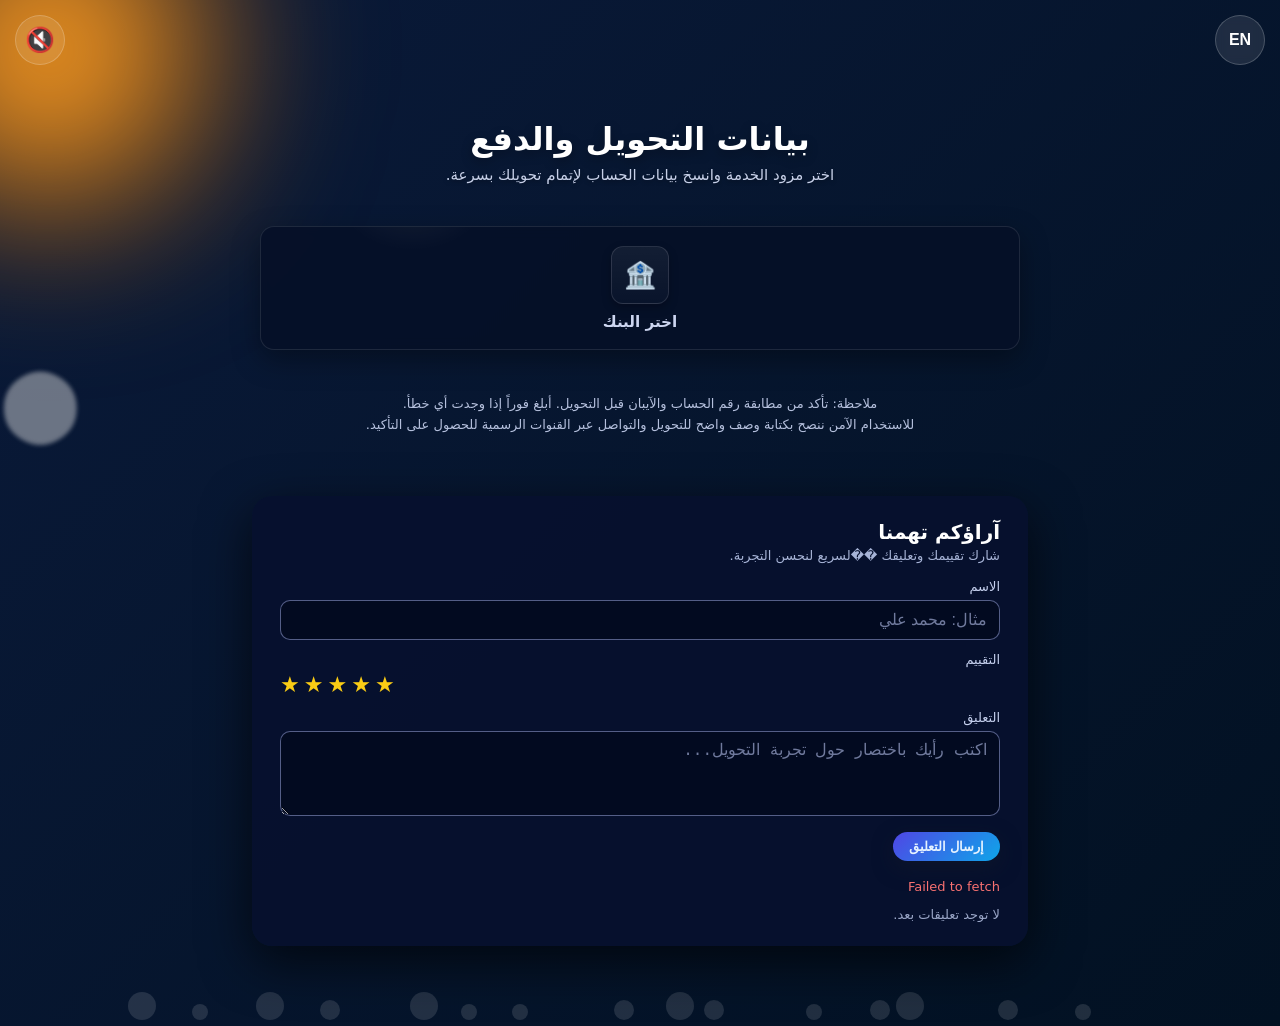
==== commit 1491aad9: "feat: animate multi-direction bg, bank picker cleanup, audio tweaks" ====
--- a/index.html
+++ b/index.html
@@ -14,6 +14,7 @@
             min-height: 100%;
             background: linear-gradient(135deg, #0a1a3a, #021122);
             color: #ffffff;
+            overflow-x: hidden; /* Prevent horizontal scroll */
         }
 
         /* force vertical stacked rectangular bank boxes */
@@ -45,9 +46,22 @@
         }
 
         .bank-box .box-icon {
+            display: inline-flex;
+            align-items: center;
+            justify-content: center;
+            width: 56px;
+            height: 56px;
+            border-radius: 12px;
+            background: linear-gradient(180deg, rgba(255,255,255,0.06), rgba(255,255,255,0.02));
+            border: 1px solid rgba(255, 255, 255, 0.12);
+            box-shadow: 0 4px 10px rgba(0,0,0,0.25);
+            line-height: 1;
+            font-size: 26px;
             font-weight: 700;
-            font-size: 1.05rem;
-            padding-inline-end: 12px;
+            padding: 0;
+            font-family: "Segoe UI Emoji","Apple Color Emoji","Noto Color Emoji","Segoe UI Symbol",system-ui,sans-serif;
+            -webkit-font-smoothing: antialiased;
+            transform: translateY(1px);
         }
 
         .bank-box .box-name {
@@ -111,40 +125,90 @@
             align-items: center;
             backdrop-filter: blur(5px);
         }
+
+        /* Rain effect */
+        .raindrop {
+            position: fixed;
+            bottom: 100%;
+            width: 1px;
+            height: 60px;
+            pointer-events: none;
+            background: linear-gradient(to bottom, rgba(255, 255, 255, 0), rgba(255, 255, 255, 0.3));
+            animation: fall linear infinite;
+        }
+
+        @keyframes fall {
+            to {
+                transform: translateY(110vh);
+            }
+        }
+
+        /* Dropdown style for unified picker */
+        .bank-select { width: 100%; padding: 10px 12px; background: rgba(7,17,46,.85); color: #e5edff; border: 1px solid rgba(255,255,255,.12); border-radius: 10px; }
+
+        /* bg-chase styles moved to style.css */
     </style>
 </head>
 
 <body>
+    <div class="bg-chase" aria-hidden="true">
+        <span class="runner" aria-hidden="true">
+            <span class="man">
+                <span class="head"></span>
+                <span class="torso"></span>
+                <span class="arm left"></span>
+                <span class="arm right"></span>
+                <span class="leg left"></span>
+                <span class="leg right"></span>
+            </span>
+        </span>
+        <span class="target">⬤</span>
+    </div>
+    <div id="rain-container"></div>
     <div id="lang-switcher">
         <button id="lang-btn">EN</button>
     </div>
     <audio id="background-music" src="music.mp3" autoplay loop></audio>
 
     <div id="music-control">
-        <button id="music-toggle-btn">🎵</button>
+        <button id="music-toggle-btn">🔇</button>
     </div>
 
     <script>
       var music = document.getElementById("background-music");
       const musicToggleBtn = document.getElementById("music-toggle-btn");
 
-      if (music) {
-        music.volume = 0.2; // Set volume to 20%
-      }
-
-      if (musicToggleBtn && music) {
-        const updateButtonState = () => {
-            musicToggleBtn.textContent = music.paused ? '🔇' : '🎵';
+      if (music && musicToggleBtn) {
+        music.volume = 0.2;
+
+        const updateIcon = () => {
+            musicToggleBtn.textContent = (music.paused || music.muted) ? '🔇' : '🎵';
         };
-        music.onplay = music.onpause = updateButtonState;
-        updateButtonState();
+
+        music.onplay = music.onpause = music.onvolumechange = updateIcon;
+
         musicToggleBtn.addEventListener('click', () => {
-          if (music.paused) {
-            music.play().catch(e => console.error("Audio play failed:", e));
-          } else {
-            music.pause();
-          }
-        });
+            if (music.paused) {
+                music.muted = false;
+                music.play().catch(e => console.error("Play failed", e));
+            } else {
+                music.muted = !music.muted;
+            }
+        });
+
+        let playPromise = music.play();
+        if (playPromise !== undefined) {
+            playPromise.then(_ => {
+                console.log("Autoplay with sound started successfully.");
+                music.muted = false;
+            }).catch(error => {
+                console.log("Autoplay with sound failed. Trying muted autoplay.", error);
+                music.muted = true;
+                music.play().catch(e => console.error("Muted autoplay also failed.", e));
+            });
+        }
+
+        updateIcon();
       }
     </script>
 
@@ -167,90 +231,49 @@
         <div class="subtitle" data-key="header-subtitle">اختر مزود الخدمة وانسخ بيانات الحساب لإتمام تحويلك بسرعة.</div>
     </div>
 
-    <!-- Bank Grid -->
+    <!-- Bank Grid (Single Entry) -->
     <div class="bank-grid" id="bank-grid">
-        <div class="bank-box" data-target="modal-rajhi" role="button" tabindex="0">
-            <div class="box-icon" data-key="rajhi-name">الراجحي</div>
-            <div class="box-name" data-key="rajhi-desc">حساب مصرف الراجحي</div>
-        </div>
-        <div class="bank-box" data-target="modal-alinma" role="button" tabindex="0">
-            <div class="box-icon" data-key="alinma-name">الإنماء</div>
-            <div class="box-name" data-key="alinma-desc">حساب بنك الإنماء</div>
-        </div>
-        <div class="bank-box" data-target="modal-albilad" role="button" tabindex="0">
-            <div class="box-icon" data-key="albilad-name">البلاد</div>
-            <div class="box-name" data-key="albilad-desc">حساب بنك البلاد</div>
-        </div>
-        <div class="bank-box" data-target="modal-barq" role="button" tabindex="0">
-            <div class="box-icon" data-key="barq-name">برق</div>
-            <div class="box-name" data-key="barq-desc">محفظة برق (Barq)</div>
-        </div>
-        <div class="bank-box" data-target="modal-stc" role="button" tabindex="0">
-            <div class="box-icon">STC</div>
-            <div class="box-name" data-key="stc-desc">STC Pay</div>
-        </div>
-        <div class="bank-box" data-target="modal-mobily" role="button" tabindex="0">
-            <div class="box-icon" data-key="mobily-name">موبايلي</div>
-            <div class="box-name" data-key="mobily-desc">Mobily Pay</div>
-        </div>
-        <div class="bank-box" data-target="modal-d360" role="button" tabindex="0">
-            <div class="box-icon">D360</div>
-            <div class="box-name" data-key="d360-desc">D360 Bank</div>
+        <div class="bank-box" data-target="modal-bank" role="button" tabindex="0">
+            <div class="box-icon">🏦</div>
+            <div class="box-name" data-key="choose-bank">اختر البنك</div>
         </div>
     </div>
 
     <!-- Backdrop -->
     <div class="backdrop" id="backdrop" aria-hidden="true"></div>
 
-    <!-- Modals -->
-    <div class="card" id="modal-rajhi" aria-hidden="true">
+    <!-- Unified Bank Picker Modal (Dropdown only) -->
+    <div class="card" id="modal-bank" aria-hidden="true">
         <button class="close-modal" type="button">&times;</button>
-        <div class="bank-header"><div class="bank-title" data-key="rajhi-desc">حساب مصرف الراجحي</div></div>
-        <div class="row"><span class="label" data-key="modal-desc-label">الوصف:</span><span class="value" data-key="modal-desc-value">اكتب وصف التحويل هنا إذا رغبت.</span></div>
-        <div class="row copy-row"><div class="copy-text"><span class="label" data-key="modal-iban-label">رقم الآيبان:</span><span class="value" id="iban-rajhi">SA0000000000000000000000</span></div><button class="copy-btn" data-copy="iban-rajhi" type="button" data-key="copy-btn">نسخ</button></div>
-        <div class="row copy-row"><div class="copy-text"><span class="label" data-key="modal-acc-label">رقم الحساب:</span><span class="value" id="acc-rajhi">00000000000000</span></div><button class="copy-btn" data-copy="acc-rajhi" type="button" data-key="copy-btn">نسخ</button></div>
-    </div>
-    <div class="card" id="modal-alinma" aria-hidden="true">
-        <button class="close-modal" type="button">&times;</button>
-        <div class="bank-header"><div class="bank-title" data-key="alinma-desc">حساب بنك الإنماء</div></div>
-        <div class="row"><span class="label" data-key="modal-desc-label">الوصف:</span><span class="value" data-key="modal-desc-value">اكتب وصف التحويل هنا إذا رغبت.</span></div>
-        <div class="row copy-row"><div class="copy-text"><span class="label" data-key="modal-iban-label">رقم الآيبان:</span><span class="value" id="iban-alinma">SA0000000000000000000000</span></div><button class="copy-btn" data-copy="iban-alinma" type="button" data-key="copy-btn">نسخ</button></div>
-        <div class="row copy-row"><div class="copy-text"><span class="label" data-key="modal-acc-label">رقم الحساب:</span><span class="value" id="acc-alinma">00000000000000</span></div><button class="copy-btn" data-copy="acc-alinma" type="button" data-key="copy-btn">نسخ</button></div>
-    </div>
-    <div class="card" id="modal-albilad" aria-hidden="true">
-        <button class="close-modal" type="button">&times;</button>
-        <div class="bank-header"><div class="bank-title" data-key="albilad-desc">حساب بنك البلاد</div></div>
-        <div class="row"><span class="label" data-key="modal-desc-label">الوصف:</span><span class="value" data-key="modal-desc-value">اكتب وصف التحويل هنا إذا رغبت.</span></div>
-        <div class="row copy-row"><div class="copy-text"><span class="label" data-key="modal-iban-label">رقم الآيبان:</span><span class="value" id="iban-albilad">SA0000000000000000000000</span></div><button class="copy-btn" data-copy="iban-albilad" type="button" data-key="copy-btn">نسخ</button></div>
-        <div class="row copy-row"><div class="copy-text"><span class="label" data-key="modal-acc-label">رقم الحساب:</span><span class="value" id="acc-albilad">00000000000000</span></div><button class="copy-btn" data-copy="acc-albilad" type="button" data-key="copy-btn">نسخ</button></div>
-    </div>
-    <div class="card" id="modal-barq" aria-hidden="true">
-        <button class="close-modal" type="button">&times;</button>
-        <div class="bank-header"><div class="bank-title" data-key="barq-desc">محفظة برق (Barq)</div></div>
-        <div class="row"><span class="label" data-key="modal-desc-label">الوصف:</span><span class="value" data-key="modal-desc-value">اكتب وصف التحويل هنا إذا رغبت.</span></div>
-        <div class="row copy-row"><div class="copy-text"><span class="label" data-key="modal-iban-label">رقم الآيبان:</span><span class="value" id="iban-barq">SA0000000000000000000000</span></div><button class="copy-btn" data-copy="iban-barq" type="button" data-key="copy-btn">نسخ</button></div>
-        <div class="row copy-row"><div class="copy-text"><span class="label" data-key="modal-acc-label">رقم الحساب:</span><span class="value" id="acc-barq">00000000000000</span></div><button class="copy-btn" data-copy="acc-barq" type="button" data-key="copy-btn">نسخ</button></div>
-    </div>
-    <div class="card" id="modal-stc" aria-hidden="true">
-        <button class="close-modal" type="button">&times;</button>
-        <div class="bank-header"><div class="bank-title" data-key="stc-desc">STC Pay</div></div>
-        <div class="row"><span class="label" data-key="modal-desc-label">الوصف:</span><span class="value" data-key="modal-desc-value">اكتب وصف التحويل هنا إذا رغبت.</span></div>
-        <div class="row copy-row"><div class="copy-text"><span class="label" data-key="modal-iban-label">رقم الآيبان:</span><span class="value" id="iban-stc">SA0000000000000000000000</span></div><button class="copy-btn" data-copy="iban-stc" type="button" data-key="copy-btn">نسخ</button></div>
-        <div class="row copy-row"><div class="copy-text"><span class="label" data-key="modal-acc-label">رقم الحساب:</span><span class="value" id="acc-stc">00000000000000</span></div><button class="copy-btn" data-copy="acc-stc" type="button" data-key="copy-btn">نسخ</button></div>
-    </div>
-    <div class="card" id="modal-mobily" aria-hidden="true">
-        <button class="close-modal" type="button">&times;</button>
-        <div class="bank-header"><div class="bank-title" data-key="mobily-desc">Mobily Pay</div></div>
-        <div class="row"><span class="label" data-key="modal-desc-label">الوصف:</span><span class="value" data-key="modal-desc-value">اكتب وصف التحويل هنا إذا رغبت.</span></div>
-        <div class="row copy-row"><div class="copy-text"><span class="label" data-key="modal-iban-label">رقم الآيبان:</span><span class="value" id="iban-mobily">SA0000000000000000000000</span></div><button class="copy-btn" data-copy="iban-mobily" type="button" data-key="copy-btn">نسخ</button></div>
-        <div class="row copy-row"><div class="copy-text"><span class="label" data-key="modal-acc-label">رقم الحساب:</span><span class="value" id="acc-mobily">00000000000000</span></div><button class="copy-btn" data-copy="acc-mobily" type="button" data-key="copy-btn">نسخ</button></div>
-    </div>
-    <div class="card" id="modal-d360" aria-hidden="true">
-        <button class="close-modal" type="button">&times;</button>
-        <div class="bank-header"><div class="bank-title" data-key="d360-desc">D360 Bank</div></div>
-        <div class="row"><span class="label" data-key="modal-desc-label">الوصف:</span><span class="value" data-key="modal-desc-value">اكتب وصف التحويل هنا إذا رغبت.</span></div>
-        <div class="row copy-row"><div class="copy-text"><span class="label" data-key="modal-iban-label">رقم الآيبان:</span><span class="value" id="iban-d360">SA0000000000000000000000</span></div><button class="copy-btn" data-copy="iban-d360" type="button" data-key="copy-btn">نسخ</button></div>
-        <div class="row copy-row"><div class="copy-text"><span class="label" data-key="modal-acc-label">رقم الحساب:</span><span class="value" id="acc-d360">00000000000000</span></div><button class="copy-btn" data-copy="acc-d360" type="button" data-key="copy-btn">نسخ</button></div>
+        <div class="bank-header"><div class="bank-title" id="bank-title" data-key="bank-picker-title">اختر البنك</div></div>
+
+        <div class="row" style="display:block;">
+            <div class="label" data-key="choose-bank">اختر البنك</div>
+            <select id="bank-select" class="bank-select" aria-label="اختر البنك">
+                <option value="rajhi" data-key="rajhi-name">الراجحي</option>
+                <option value="alinma" data-key="alinma-name">الإنماء</option>
+                <option value="albilad" data-key="albilad-name">البلاد</option>
+                <option value="barq" data-key="barq-name">برق</option>
+                <option value="stc">STC</option>
+                <option value="mobily" data-key="mobily-name">موبايلي</option>
+                <option value="d360">D360</option>
+            </select>
+        </div>
+
+        <div class="row copy-row">
+            <div class="copy-text copy-box" data-copy="iban-current">
+                <span class="label" data-key="modal-iban-label">رقم الآيبان:</span>
+                <span class="value" id="iban-current">SA0000000000000000000000</span>
+            </div>
+            <button class="copy-btn" data-copy="iban-current" type="button" data-key="copy-btn">نسخ</button>
+        </div>
+        <div class="row copy-row">
+            <div class="copy-text copy-box" data-copy="acc-current">
+                <span class="label" data-key="modal-acc-label">رقم الحساب:</span>
+                <span class="value" id="acc-current">00000000000000</span>
+            </div>
+            <button class="copy-btn" data-copy="acc-current" type="button" data-key="copy-btn">نسخ</button>
+        </div>
     </div>
 
     <!-- Footer Note -->
@@ -258,7 +281,7 @@
         <p class="note">
             <span data-key="footer-note-1">ملاحظة: تأكد من مطابقة رقم الحساب والآيبان قبل التحويل. أبلغ فوراً إذا وجدت أي خطأ.</span>
             <br />
-            <span data-key="footer-note-2">للاستخدام الآمن ننصح بكتابة وصف واضح للتحويل والتواصل عبر القنوات الرسمية للحصول على التأكيد.</span>
+            <span data-key="footer-note-2">للاستخدام الآمن ننصح بكتابة وصف واضح للتحويل والتواصل عبر القنوات الرسمية ل��حصول على التأكيد.</span>
         </p>
     </div>
 
@@ -327,7 +350,7 @@
                 'footer-note-1': 'ملاحظة: تأكد من مطابقة رقم الحساب والآيبان قبل التحويل. أبلغ فوراً إذا وجدت أي خطأ.',
                 'footer-note-2': 'للاستخدام الآمن ننصح بكتابة وصف واضح للتحويل والتواصل عبر القنوات الرسمية للحصول على التأكيد.',
                 'comments-title': 'آراؤكم تهمنا',
-                'comments-subtitle': 'شارك تقييمك وتعليقك السريع لنحسن التجربة.',
+                'comments-subtitle': 'شارك تقييمك وتعليقك ��لسريع لنحسن التجربة.',
                 'comment-name-label': 'الاسم',
                 'comment-name-placeholder': 'مثال: محمد علي',
                 'comment-rating-label': 'التقييم',
@@ -343,7 +366,9 @@
                 'gscript-warning': 'تنبيه: رابط Google Apps Script غير مهيأ، لن يتم حفظ التعليقات.',
                 'comments-loading': 'جارٍ تحميل التعليقات...',
                 'comments-load-error': 'حدث خطأ أثناء تحميل التعليقات، حاول لاحقاً.',
-                'comment-thanks': 'شكراً لك على المشاركة بتعليقك!'
+                'comment-thanks': 'شكراً لك على المشاركة بتعليقك!',
+                'choose-bank': 'اختر البنك',
+                'bank-picker-title': 'اختر البنك'
             },
             'en': {
                 'page-title': 'Payment and Transfer Information',
@@ -386,7 +411,9 @@
                 'gscript-warning': 'Warning: Google Apps Script URL is not configured, comments will not be saved.',
                 'comments-loading': 'Loading comments...',
                 'comments-load-error': 'An error occurred while loading comments, please try again later.',
-                'comment-thanks': 'Thank you for sharing your comment!'
+                'comment-thanks': 'Thank you for sharing your comment!',
+                'choose-bank': 'Choose bank',
+                'bank-picker-title': 'Choose bank'
             }
         };
 
@@ -466,26 +493,34 @@
         // COPY BUTTONS SCRIPT
         // =================================================================================
         const copySound = document.getElementById("copy-sound");
+        if (copySound) copySound.volume = 0.5;
+
+        function copyById(id, feedbackEl) {
+            const text = document.getElementById(id)?.textContent.trim();
+            if (!text) return;
+            navigator.clipboard.writeText(text).then(() => {
+                if (feedbackEl) {
+                    showCopiedState(feedbackEl);
+                }
+                playCopySound();
+            }).catch(playCopySound);
+        }
 
         document.querySelectorAll(".copy-btn").forEach(btn => {
-            btn.addEventListener("click", () => {
-                const text = document.getElementById(btn.dataset.copy)?.textContent.trim();
-                if (!text) return;
-                navigator.clipboard.writeText(text).then(() => {
-                    showCopiedState(btn);
-                    playCopySound();
-                }).catch(playCopySound);
-            });
+            btn.addEventListener("click", () => copyById(btn.dataset.copy, btn));
         });
 
         function showCopiedState(btn) {
             const originalText = translations[currentLang]['copy-btn'];
-            btn.textContent = translations[currentLang]['copy-btn-copied'];
-            btn.classList.add("copied");
-            setTimeout(() => {
-                btn.textContent = originalText;
-                btn.classList.remove("copied");
-            }, 1200);
+            const copiedText = translations[currentLang]['copy-btn-copied'];
+            if (btn && btn.classList.contains('copy-btn')) {
+                btn.textContent = copiedText;
+                btn.classList.add("copied");
+                setTimeout(() => {
+                    btn.textContent = originalText;
+                    btn.classList.remove("copied");
+                }, 1200);
+            }
         }
 
         function playCopySound() {
@@ -494,8 +529,17 @@
             copySound.play().catch(() => {});
         }
 
+        // Also allow clicking the value area to copy
+        document.addEventListener('click', (e) => {
+            const box = e.target.closest('.copy-box');
+            if (!box) return;
+            const id = box.getAttribute('data-copy');
+            const siblingBtn = box.parentElement?.querySelector('.copy-btn');
+            copyById(id, siblingBtn);
+        });
+
         // =================================================================================
-        // COMMENTS SCRIPT
+        // COMMENTS + BANK PICKER SCRIPT
         // =================================================================================
         const commentsApiUrl = "https://script.google.com/macros/s/AKfycbxOB1GoZp3FRysVzPDRvbTaJw8hPS8_lT2lz9C_4FiKrWNOWZPsQHrkBkitlp9WdrPv/exec";
         const commentsListEl = document.getElementById("comments-list");
@@ -505,6 +549,31 @@
         let comments = [];
         const LOCAL_COMMENTS_KEY = "comments_cache";
         const HAS_COMMENTED_KEY = 'has_commented';
+
+        const BANKS = {
+            rajhi: { nameKey: 'rajhi-desc', iban: 'SA0000000000000000000000', acc: '00000000000000' },
+            alinma: { nameKey: 'alinma-desc', iban: 'SA0000000000000000000000', acc: '00000000000000' },
+            albilad: { nameKey: 'albilad-desc', iban: 'SA0000000000000000000000', acc: '00000000000000' },
+            barq: { nameKey: 'barq-desc', iban: 'SA0000000000000000000000', acc: '00000000000000' },
+            stc: { nameKey: 'stc-desc', iban: 'SA0000000000000000000000', acc: '00000000000000' },
+            mobily: { nameKey: 'mobily-desc', iban: 'SA0000000000000000000000', acc: '00000000000000' },
+            d360: { nameKey: 'd360-desc', iban: 'SA0000000000000000000000', acc: '00000000000000' }
+        };
+
+        const ibanCurrent = document.getElementById('iban-current');
+        const accCurrent = document.getElementById('acc-current');
+        const bankSelect = document.getElementById('bank-select');
+
+        function setBank(bankId) {
+            const bank = BANKS[bankId] || BANKS['rajhi'];
+            if (ibanCurrent) ibanCurrent.textContent = bank.iban;
+            if (accCurrent) accCurrent.textContent = bank.acc;
+            const bankTitleEl = document.getElementById('bank-title');
+            if (bankTitleEl) bankTitleEl.textContent = translations[currentLang][bank.nameKey] || translations[currentLang]['bank-picker-title'];
+            if (bankSelect) bankSelect.value = bankId;
+        }
+
+        if (bankSelect) bankSelect.addEventListener('change', (e) => setBank(e.target.value));
 
         function checkAndDisableCommenting() {
             if (localStorage.getItem(HAS_COMMENTED_KEY) === 'true') {
@@ -607,8 +676,6 @@
                 headers: { "Content-Type": "text/plain;charset=utf-8" },
                 body: JSON.stringify(payload)
             });
-            // "no-cors" mode means we cannot read the response, but the request is sent.
-            // We will assume success and refresh comments from the server.
         }
 
         let currentRating = 5;
@@ -648,11 +715,9 @@
                 setCommentsStatus("comment-success");
                 localStorage.setItem(HAS_COMMENTED_KEY, 'true');
                 checkAndDisableCommenting();
-                // We optimistically add the comment to the UI while waiting for fetch
                 comments.unshift({ ...newComment, timestamp: new Date().toISOString() });
                 renderComments();
-                // Then fetch to get the canonical list
-                setTimeout(fetchComments, 2000); // Delay fetch slightly
+                setTimeout(fetchComments, 2000);
             } catch (err) {
                 console.error(err);
                 setCommentsStatus(err.message || "comment-error", true);
@@ -666,10 +731,38 @@
             comments = loadLocalComments();
             updateStarView();
             setLanguage(currentLang);
+            setBank('rajhi');
             fetchComments();
             checkAndDisableCommenting();
         });
+
     </script>
+
+    <script>
+        // Rain Effect Script
+        function createRain() {
+            const rainContainer = document.getElementById('rain-container');
+            if (!rainContainer) return;
+            const numberOfDrops = 150;
+            for (let i = 0; i < numberOfDrops; i++) {
+                const drop = document.createElement('div');
+                drop.className = 'raindrop';
+                const left = Math.random() * 100;
+                const duration = (Math.random() * 0.5) + 0.5;
+                const delay = Math.random() * 5;
+                drop.style.left = `${left}vw`;
+                drop.style.animationDuration = `${duration}s`;
+                drop.style.animationDelay = `${delay}s`;
+                rainContainer.appendChild(drop);
+            }
+        }
+        if (document.readyState === 'loading') {
+            document.addEventListener('DOMContentLoaded', createRain);
+        } else {
+            createRain();
+        }
+    </script>
+
 </body>
 
 </html>
--- a/style.css
+++ b/style.css
@@ -1,6 +1,62 @@
 html {
     overflow-x: hidden;
 }
+
+/* Animated background (runner chasing blurred target) */
+.bg-chase { position: fixed; inset: 0; z-index: 3; pointer-events: none; overflow: hidden; will-change: transform; }
+.bg-chase .runner, .bg-chase .target { position: absolute; top: 40%; font-size: 72px; }
+.bg-chase .runner { left: -10%; opacity: .5; animation: route-move 16s linear infinite; filter: drop-shadow(0 4px 10px rgba(0,0,0,.4)); display: inline-block; will-change: transform; }
+.bg-chase .runner .man { position: relative; display: inline-block; width: 60px; height: 80px; transform-origin: bottom center; will-change: transform, filter; }
+.bg-chase .runner .head { position: absolute; top: 0; left: 50%; transform: translateX(-50%); width: 18px; height: 18px; background: #e5edff; border-radius: 50%; box-shadow: inset 0 -2px 0 rgba(0,0,0,.2); }
+.bg-chase .runner .torso { position: absolute; top: 18px; left: 50%; transform: translateX(-50%) skewX(-6deg); width: 10px; height: 30px; background: #8fb7ff; border-radius: 6px; }
+.bg-chase .runner .arm { position: absolute; top: 20px; width: 8px; height: 26px; background: #aac8ff; border-radius: 6px; transform-origin: top center; animation: arm-swing .6s ease-in-out infinite alternate; }
+.bg-chase .runner .arm.left { left: calc(50% - 14px); }
+.bg-chase .runner .arm.right { left: calc(50% + 6px); animation-delay: .3s; }
+.bg-chase .runner .leg { position: absolute; top: 44px; width: 10px; height: 34px; background: #5aa2ff; border-radius: 6px; transform-origin: top center; animation: leg-run .6s ease-in-out infinite alternate; }
+.bg-chase .runner .leg.left { left: calc(50% - 12px); }
+.bg-chase .runner .leg.right { left: calc(50% + 2px); animation-delay: .3s; }
+
+@keyframes arm-swing { 0% { transform: rotate(25deg); } 100% { transform: rotate(-35deg); } }
+@keyframes leg-run { 0% { transform: rotate(-20deg); } 100% { transform: rotate(30deg); } }
+@keyframes depth-zoom {
+  0%   { transform: scaleX(-1) scale(0.9); filter: blur(1px) brightness(0.95); }
+  50%  { transform: scaleX(-1) scale(1.12); filter: blur(0px) brightness(1); }
+  100% { transform: scaleX(-1) scale(0.9); filter: blur(1px) brightness(0.95); }
+}
+@keyframes depth-zoom-target {
+  0%   { transform: scale(0.85); filter: blur(2px) brightness(.85); }
+  50%  { transform: scale(1.05); filter: blur(1px) brightness(1); }
+  100% { transform: scale(0.85); filter: blur(2px) brightness(.85); }
+}
+.bg-chase .target { left: 0; opacity: .45; animation: route-move-target 16s linear infinite, depth-zoom-target 3.6s ease-in-out infinite; filter: blur(2px) brightness(.9); will-change: transform, filter; }
+@keyframes route-move {
+  /* Move right across screen */
+  0%   { transform: translateX(-10vw) rotate(0deg)    scale(0.9); }
+  20%  { transform: translateX(120vw) rotate(0deg)    scale(1.08); }
+  /* Jump to right edge and go left */
+  25%  { transform: translateX(120vw) rotate(180deg)  scale(0.92); }
+  45%  { transform: translateX(-20vw) rotate(180deg)  scale(1.08); }
+  /* Jump to top and go down */
+  50%  { transform: translateY(-20vh) rotate(90deg)   scale(0.92); }
+  70%  { transform: translateY(120vh) rotate(90deg)   scale(1.08); }
+  /* Jump to bottom and go up */
+  75%  { transform: translateY(120vh) rotate(-90deg)  scale(0.92); }
+  95%  { transform: translateY(-20vh) rotate(-90deg)  scale(1.08); }
+  100% { transform: translateX(-10vw) rotate(0deg)    scale(0.9); }
+}
+@keyframes route-move-target {
+  0%   { transform: translateX(120vw) rotate(0deg)     scale(0.9); }
+  20%  { transform: translateX(-10vw) rotate(0deg)     scale(1.06); }
+  25%  { transform: translateX(-20vw) rotate(180deg)   scale(0.92); }
+  45%  { transform: translateX(120vw) rotate(180deg)   scale(1.06); }
+  50%  { transform: translateY(120vh) rotate(-90deg)   scale(0.92); }
+  70%  { transform: translateY(-20vh) rotate(-90deg)   scale(1.06); }
+  75%  { transform: translateY(-20vh) rotate(90deg)    scale(0.92); }
+  95%  { transform: translateY(120vh) rotate(90deg)    scale(1.06); }
+  100% { transform: translateX(120vw) rotate(0deg)     scale(0.9); }
+}
+@keyframes target-move { 0% { transform: translateX(20vw); } 100% { transform: translateX(140vw); } }
+/* Removed reduced-motion override to ensure background animation is visible */
 
 body {
     margin: 0;
@@ -181,54 +237,109 @@
 /* bank grid */
 .bank-grid {
     display: grid;
-    grid-template-columns: repeat(auto-fit, minmax(140px, 1fr));
-    gap: 16px;
-    max-width: 720px;
-    margin: 0 auto 40px auto;
-    padding: 0 20px;
+    grid-template-columns: 1fr;
+    gap: 14px;
+    max-width: 760px;
+    margin: 0 auto 32px auto;
+    padding: 12px 16px;
     position: relative;
     z-index: 5;
 }
 
+@media (min-width: 480px) {
+    .bank-grid {
+        grid-template-columns: repeat(2, 1fr);
+        gap: 16px;
+    }
+}
+
+@media (min-width: 768px) {
+    .bank-grid {
+        grid-template-columns: repeat(3, 1fr);
+        gap: 18px;
+    }
+}
+
 .bank-box {
-    background: rgba(6, 16, 39, 0.8);
-    border: 1px solid rgba(255, 255, 255, 0.1);
+    background: rgba(7, 17, 46, 0.85);
+    border: 1px solid rgba(255, 255, 255, 0.08);
     border-radius: 16px;
-    padding: 24px 16px;
+    padding: 18px 16px;
     text-align: center;
     cursor: pointer;
-    transition: transform 0.2s ease, background 0.2s ease, border-color 0.2s ease;
+    transition: transform 0.18s ease, background 0.18s ease, border-color 0.18s ease, box-shadow 0.18s ease;
     display: flex;
     flex-direction: column;
     align-items: center;
-    gap: 12px;
+    gap: 10px;
+    backdrop-filter: blur(6px);
+    box-shadow: 0 10px 28px rgba(0, 0, 0, 0.35);
+    will-change: transform;
+    position: relative;
+    overflow: hidden;
+}
+
+.bank-box::after {
+    content: "";
+    position: absolute;
+    inset: 0;
+    background: radial-gradient(120px 80px at 20% -20%, rgba(255,255,255,0.06), transparent 60%);
+    pointer-events: none;
 }
 
 .bank-box:hover {
     transform: translateY(-4px);
     background: rgba(10, 25, 60, 0.9);
-    border-color: #4ff2c1;
+    border-color: rgba(79, 242, 193, 0.75);
+    box-shadow: 0 14px 36px rgba(0, 0, 0, 0.5);
+}
+
+.bank-box:active {
+    transform: translateY(-1px);
+    box-shadow: 0 8px 20px rgba(0, 0, 0, 0.4);
+}
+
+.bank-box:focus-visible {
+    outline: 2px solid #4ff2c1;
+    outline-offset: 3px;
 }
 
 .box-icon {
-    width: 48px;
-    height: 48px;
+    width: 56px;
+    height: 56px;
     border-radius: 50%;
     background: linear-gradient(135deg, #1e293b, #0f172a);
     display: flex;
     align-items: center;
     justify-content: center;
+    font-weight: 800;
+    color: #4ff2c1;
+    font-size: 15px;
+    border: 1px solid rgba(255, 255, 255, 0.06);
+}
+
+.box-name {
+    font-size: 15px;
     font-weight: 700;
-    color: #4ff2c1;
-    font-size: 14px;
-    border: 1px solid rgba(255, 255, 255, 0.05);
-}
-
-.box-name {
-    font-size: 14px;
-    font-weight: 600;
-    color: #e2e8f0;
-}
+    color: #e5edff;
+}
+
+/* brand tints */
+.bank-box[data-target="modal-rajhi"] { border-color: rgba(0, 200, 160, 0.35); }
+.bank-box[data-target="modal-alinma"] { border-color: rgba(130, 80, 255, 0.35); }
+.bank-box[data-target="modal-albilad"] { border-color: rgba(255, 184, 64, 0.35); }
+.bank-box[data-target="modal-barq"] { border-color: rgba(64, 196, 255, 0.35); }
+.bank-box[data-target="modal-stc"] { border-color: rgba(168, 85, 247, 0.35); }
+.bank-box[data-target="modal-mobily"] { border-color: rgba(59, 130, 246, 0.35); }
+.bank-box[data-target="modal-d360"] { border-color: rgba(34, 197, 94, 0.35); }
+
+.bank-box:hover[data-target="modal-rajhi"] { border-color: rgba(0, 200, 160, 0.7); }
+.bank-box:hover[data-target="modal-alinma"] { border-color: rgba(130, 80, 255, 0.7); }
+.bank-box:hover[data-target="modal-albilad"] { border-color: rgba(255, 184, 64, 0.7); }
+.bank-box:hover[data-target="modal-barq"] { border-color: rgba(64, 196, 255, 0.7); }
+.bank-box:hover[data-target="modal-stc"] { border-color: rgba(168, 85, 247, 0.7); }
+.bank-box:hover[data-target="modal-mobily"] { border-color: rgba(59, 130, 246, 0.7); }
+.bank-box:hover[data-target="modal-d360"] { border-color: rgba(34, 197, 94, 0.7); }
 
 /* backdrop */
 .backdrop {
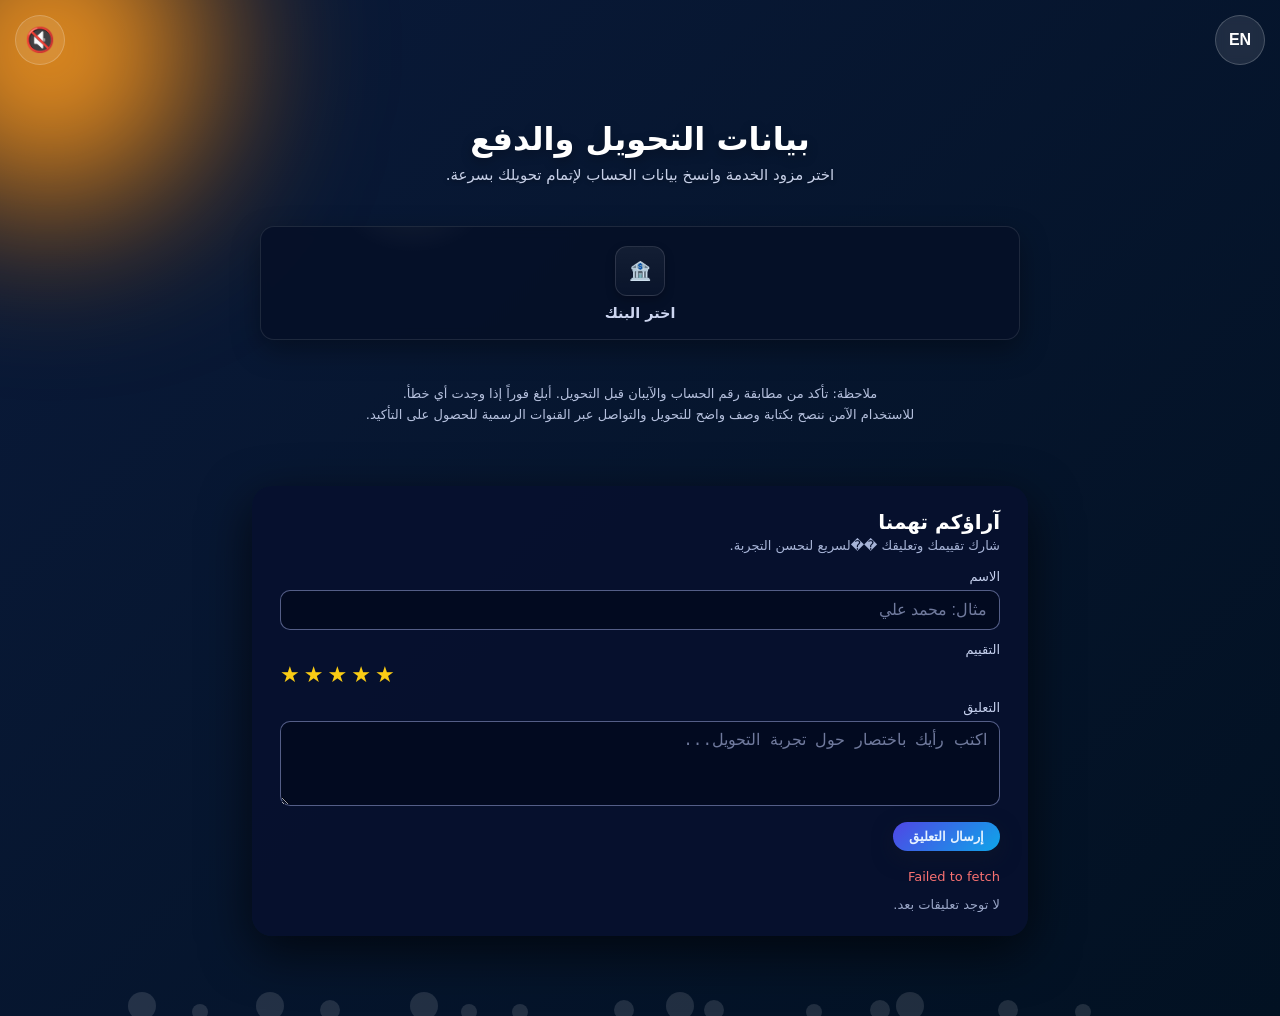
==== commit 0d3ee1be: "Fix mobile fonts, clean errors, remove runner, add GA4" ====
--- a/index.html
+++ b/index.html
@@ -4,8 +4,18 @@
 <head>
     <meta charset="UTF-8" />
     <title id="page-title">بيانات التحويل والدفع</title>
+    <!-- Google tag (gtag.js) -->
+    <script async src="https://www.googletagmanager.com/gtag/js?id=G-QDLCN4Q2H7"></script>
+    <script>
+      window.dataLayer = window.dataLayer || [];
+      function gtag(){dataLayer.push(arguments);}
+      gtag('js', new Date());
+
+      gtag('config', 'G-QDLCN4Q2H7');
+    </script>
     <meta name="viewport" content="width=device-width, initial-scale=1, maximum-scale=1, user-scalable=no" />
     <link rel="stylesheet" href="style.css" />
+    <link rel="icon" href="data:;base64,iVBORw0KGgo=">
     <style>
         /* fallback to keep background dark even لو تعطل تحميل style.css */
         html,
@@ -49,14 +59,14 @@
             display: inline-flex;
             align-items: center;
             justify-content: center;
-            width: 56px;
-            height: 56px;
+            width: 48px;
+            height: 48px;
             border-radius: 12px;
             background: linear-gradient(180deg, rgba(255,255,255,0.06), rgba(255,255,255,0.02));
             border: 1px solid rgba(255, 255, 255, 0.12);
             box-shadow: 0 4px 10px rgba(0,0,0,0.25);
             line-height: 1;
-            font-size: 26px;
+            font-size: 18px;
             font-weight: 700;
             padding: 0;
             font-family: "Segoe UI Emoji","Apple Color Emoji","Noto Color Emoji","Segoe UI Symbol",system-ui,sans-serif;
@@ -65,7 +75,7 @@
         }
 
         .bank-box .box-name {
-            font-size: 0.95rem;
+            font-size: 0.9rem;
             color: #cdd6f0;
             text-align: center;
         }
@@ -78,6 +88,16 @@
 
             .bank-box {
                 padding: 14px;
+            }
+
+            .bank-box .box-icon {
+                width: 42px;
+                height: 42px;
+                font-size: 16px;
+            }
+
+            .bank-box .box-name {
+                font-size: 0.85rem;
             }
         }
 
@@ -146,24 +166,12 @@
         /* Dropdown style for unified picker */
         .bank-select { width: 100%; padding: 10px 12px; background: rgba(7,17,46,.85); color: #e5edff; border: 1px solid rgba(255,255,255,.12); border-radius: 10px; }
 
-        /* bg-chase styles moved to style.css */
+
     </style>
 </head>
 
 <body>
-    <div class="bg-chase" aria-hidden="true">
-        <span class="runner" aria-hidden="true">
-            <span class="man">
-                <span class="head"></span>
-                <span class="torso"></span>
-                <span class="arm left"></span>
-                <span class="arm right"></span>
-                <span class="leg left"></span>
-                <span class="leg right"></span>
-            </span>
-        </span>
-        <span class="target">⬤</span>
-    </div>
+
     <div id="rain-container"></div>
     <div id="lang-switcher">
         <button id="lang-btn">EN</button>
@@ -179,7 +187,7 @@
       const musicToggleBtn = document.getElementById("music-toggle-btn");
 
       if (music && musicToggleBtn) {
-        music.volume = 0.2;
+        music.volume = 0.1;
 
         const updateIcon = () => {
             musicToggleBtn.textContent = (music.paused || music.muted) ? '🔇' : '🎵';
@@ -190,23 +198,52 @@
         musicToggleBtn.addEventListener('click', () => {
             if (music.paused) {
                 music.muted = false;
-                music.play().catch(e => console.error("Play failed", e));
+                music.play().catch(e => console.warn("Play failed", e));
             } else {
                 music.muted = !music.muted;
             }
         });
+
+        // gentle fade-in to avoid sudden start
+        const fadeTo = 0.1;
+        const fadeMs = 800;
+        music.volume = 0;
 
         let playPromise = music.play();
         if (playPromise !== undefined) {
             playPromise.then(_ => {
-                console.log("Autoplay with sound started successfully.");
                 music.muted = false;
+                const steps = 16;
+                const step = fadeTo / steps;
+                let i = 0;
+                const id = setInterval(() => {
+                    i++;
+                    music.volume = Math.min(fadeTo, music.volume + step);
+                    if (i >= steps) clearInterval(id);
+                }, Math.max(10, Math.floor(fadeMs / steps)));
             }).catch(error => {
-                console.log("Autoplay with sound failed. Trying muted autoplay.", error);
+                // Fallback: try muted autoplay
                 music.muted = true;
-                music.play().catch(e => console.error("Muted autoplay also failed.", e));
+                music.play().catch(() => {});
             });
         }
+
+        // Mobile/Galaxy fix: start playback on first user gesture when autoplay is blocked
+        const unlockAudio = () => {
+            try {
+                music.muted = false;
+                music.volume = Math.max(music.volume, fadeTo);
+                const p = music.play();
+                if (p && p.then) {
+                    p.then(() => {
+                        document.removeEventListener('touchstart', unlockAudio);
+                        document.removeEventListener('click', unlockAudio);
+                    }).catch(() => {});
+                }
+            } catch (e) {}
+        };
+        document.addEventListener('touchstart', unlockAudio, { passive: true });
+        document.addEventListener('click', unlockAudio);
 
         updateIcon();
       }
@@ -231,6 +268,7 @@
         <div class="subtitle" data-key="header-subtitle">اختر مزود الخدمة وانسخ بيانات الحساب لإتمام تحويلك بسرعة.</div>
     </div>
 
+    <!-- Bank Grid (Single Entry) -->
     <!-- Bank Grid (Single Entry) -->
     <div class="bank-grid" id="bank-grid">
         <div class="bank-box" data-target="modal-bank" role="button" tabindex="0">
@@ -495,15 +533,42 @@
         const copySound = document.getElementById("copy-sound");
         if (copySound) copySound.volume = 0.5;
 
-        function copyById(id, feedbackEl) {
+        async function copyById(id, feedbackEl) {
             const text = document.getElementById(id)?.textContent.trim();
             if (!text) return;
-            navigator.clipboard.writeText(text).then(() => {
-                if (feedbackEl) {
-                    showCopiedState(feedbackEl);
+
+            const giveFeedback = () => {
+                if (feedbackEl) showCopiedState(feedbackEl);
+                playCopySound();
+            };
+
+            // Modern clipboard API
+            if (navigator.clipboard && navigator.clipboard.writeText) {
+                try {
+                    await navigator.clipboard.writeText(text);
+                    giveFeedback();
+                    return;
+                } catch (err) {
+                    // fall back below
                 }
-                playCopySound();
-            }).catch(playCopySound);
+            }
+
+            // Fallback for mobile/Galaxy: hidden textarea copy
+            const temp = document.createElement('textarea');
+            temp.value = text;
+            temp.setAttribute('readonly', '');
+            temp.style.position = 'fixed';
+            temp.style.opacity = '0';
+            document.body.appendChild(temp);
+            temp.focus();
+            temp.select();
+            temp.setSelectionRange(0, text.length);
+            try {
+                const ok = document.execCommand('copy');
+                if (ok) giveFeedback();
+            } finally {
+                temp.remove();
+            }
         }
 
         document.querySelectorAll(".copy-btn").forEach(btn => {
@@ -661,7 +726,7 @@
                 persistLocalComments(comments);
                 setCommentsStatus(comments.length ? "" : "no-comments");
             } catch (error) {
-                console.error(error);
+                console.warn("Comments load error:", error);
                 setCommentsStatus(error.message || "comments-load-error", true);
             }
         }
@@ -719,7 +784,7 @@
                 renderComments();
                 setTimeout(fetchComments, 2000);
             } catch (err) {
-                console.error(err);
+                console.warn(err);
                 setCommentsStatus(err.message || "comment-error", true);
                 submitBtn.disabled = false;
                 submitBtn.textContent = translations[currentLang]['comment-submit-btn'];
--- a/style.css
+++ b/style.css
@@ -2,60 +2,7 @@
     overflow-x: hidden;
 }
 
-/* Animated background (runner chasing blurred target) */
-.bg-chase { position: fixed; inset: 0; z-index: 3; pointer-events: none; overflow: hidden; will-change: transform; }
-.bg-chase .runner, .bg-chase .target { position: absolute; top: 40%; font-size: 72px; }
-.bg-chase .runner { left: -10%; opacity: .5; animation: route-move 16s linear infinite; filter: drop-shadow(0 4px 10px rgba(0,0,0,.4)); display: inline-block; will-change: transform; }
-.bg-chase .runner .man { position: relative; display: inline-block; width: 60px; height: 80px; transform-origin: bottom center; will-change: transform, filter; }
-.bg-chase .runner .head { position: absolute; top: 0; left: 50%; transform: translateX(-50%); width: 18px; height: 18px; background: #e5edff; border-radius: 50%; box-shadow: inset 0 -2px 0 rgba(0,0,0,.2); }
-.bg-chase .runner .torso { position: absolute; top: 18px; left: 50%; transform: translateX(-50%) skewX(-6deg); width: 10px; height: 30px; background: #8fb7ff; border-radius: 6px; }
-.bg-chase .runner .arm { position: absolute; top: 20px; width: 8px; height: 26px; background: #aac8ff; border-radius: 6px; transform-origin: top center; animation: arm-swing .6s ease-in-out infinite alternate; }
-.bg-chase .runner .arm.left { left: calc(50% - 14px); }
-.bg-chase .runner .arm.right { left: calc(50% + 6px); animation-delay: .3s; }
-.bg-chase .runner .leg { position: absolute; top: 44px; width: 10px; height: 34px; background: #5aa2ff; border-radius: 6px; transform-origin: top center; animation: leg-run .6s ease-in-out infinite alternate; }
-.bg-chase .runner .leg.left { left: calc(50% - 12px); }
-.bg-chase .runner .leg.right { left: calc(50% + 2px); animation-delay: .3s; }
-
-@keyframes arm-swing { 0% { transform: rotate(25deg); } 100% { transform: rotate(-35deg); } }
-@keyframes leg-run { 0% { transform: rotate(-20deg); } 100% { transform: rotate(30deg); } }
-@keyframes depth-zoom {
-  0%   { transform: scaleX(-1) scale(0.9); filter: blur(1px) brightness(0.95); }
-  50%  { transform: scaleX(-1) scale(1.12); filter: blur(0px) brightness(1); }
-  100% { transform: scaleX(-1) scale(0.9); filter: blur(1px) brightness(0.95); }
-}
-@keyframes depth-zoom-target {
-  0%   { transform: scale(0.85); filter: blur(2px) brightness(.85); }
-  50%  { transform: scale(1.05); filter: blur(1px) brightness(1); }
-  100% { transform: scale(0.85); filter: blur(2px) brightness(.85); }
-}
-.bg-chase .target { left: 0; opacity: .45; animation: route-move-target 16s linear infinite, depth-zoom-target 3.6s ease-in-out infinite; filter: blur(2px) brightness(.9); will-change: transform, filter; }
-@keyframes route-move {
-  /* Move right across screen */
-  0%   { transform: translateX(-10vw) rotate(0deg)    scale(0.9); }
-  20%  { transform: translateX(120vw) rotate(0deg)    scale(1.08); }
-  /* Jump to right edge and go left */
-  25%  { transform: translateX(120vw) rotate(180deg)  scale(0.92); }
-  45%  { transform: translateX(-20vw) rotate(180deg)  scale(1.08); }
-  /* Jump to top and go down */
-  50%  { transform: translateY(-20vh) rotate(90deg)   scale(0.92); }
-  70%  { transform: translateY(120vh) rotate(90deg)   scale(1.08); }
-  /* Jump to bottom and go up */
-  75%  { transform: translateY(120vh) rotate(-90deg)  scale(0.92); }
-  95%  { transform: translateY(-20vh) rotate(-90deg)  scale(1.08); }
-  100% { transform: translateX(-10vw) rotate(0deg)    scale(0.9); }
-}
-@keyframes route-move-target {
-  0%   { transform: translateX(120vw) rotate(0deg)     scale(0.9); }
-  20%  { transform: translateX(-10vw) rotate(0deg)     scale(1.06); }
-  25%  { transform: translateX(-20vw) rotate(180deg)   scale(0.92); }
-  45%  { transform: translateX(120vw) rotate(180deg)   scale(1.06); }
-  50%  { transform: translateY(120vh) rotate(-90deg)   scale(0.92); }
-  70%  { transform: translateY(-20vh) rotate(-90deg)   scale(1.06); }
-  75%  { transform: translateY(-20vh) rotate(90deg)    scale(0.92); }
-  95%  { transform: translateY(120vh) rotate(90deg)    scale(1.06); }
-  100% { transform: translateX(120vw) rotate(0deg)     scale(0.9); }
-}
-@keyframes target-move { 0% { transform: translateX(20vw); } 100% { transform: translateX(140vw); } }
+
 /* Removed reduced-motion override to ensure background animation is visible */
 
 body {
@@ -354,11 +301,26 @@
     opacity: 0;
     pointer-events: none;
     transition: opacity 0.3s ease;
+    display: flex;               /* center the modal precisely */
+    align-items: center;
+    justify-content: center;
+    padding: env(safe-area-inset-top) 12px env(safe-area-inset-bottom) 12px; /* safe areas */
 }
 
 .backdrop.active {
     opacity: 1;
     pointer-events: auto;
+}
+
+/* Center card via flex when backdrop is active */
+.backdrop.active .card {
+    position: relative;
+    top: auto;
+    left: auto;
+    transform: none;
+    width: min(480px, calc(100% - 24px));
+    max-height: calc(100dvh - env(safe-area-inset-top) - env(safe-area-inset-bottom) - 24px);
+    overflow: auto;
 }
 
 /* modal card */
@@ -368,6 +330,7 @@
     top: 50%;
     left: 50%;
     transform: translate(-50%, -50%) scale(0.9);
+    will-change: transform;
     z-index: 50;
     max-width: 90%;
     width: 400px;
@@ -741,3 +704,38 @@
         justify-content: space-between;
     }
 }
+
+/* Mobile boost: Adjusted to be compact and legible */
+@media (max-width: 480px) {
+    .card {
+        padding: 20px 16px;
+        width: min(360px, calc(100% - 24px));
+    }
+    .bank-title {
+        font-size: 20px;
+    }
+    .label {
+        font-size: 13px;
+    }
+    .value {
+        font-size: 15px;
+    }
+    /* Compact select and buttons */
+    .bank-select {
+        font-size: 14px !important;
+        padding: 10px 12px !important;
+        min-height: 40px;
+    }
+    .copy-btn {
+        font-size: 13px;
+        padding: 6px 14px;
+    }
+    .close-modal {
+        width: 32px;
+        height: 32px;
+        font-size: 18px;
+        top: 12px;
+        left: 12px;
+    }
+    .row { gap: 8px; }
+}
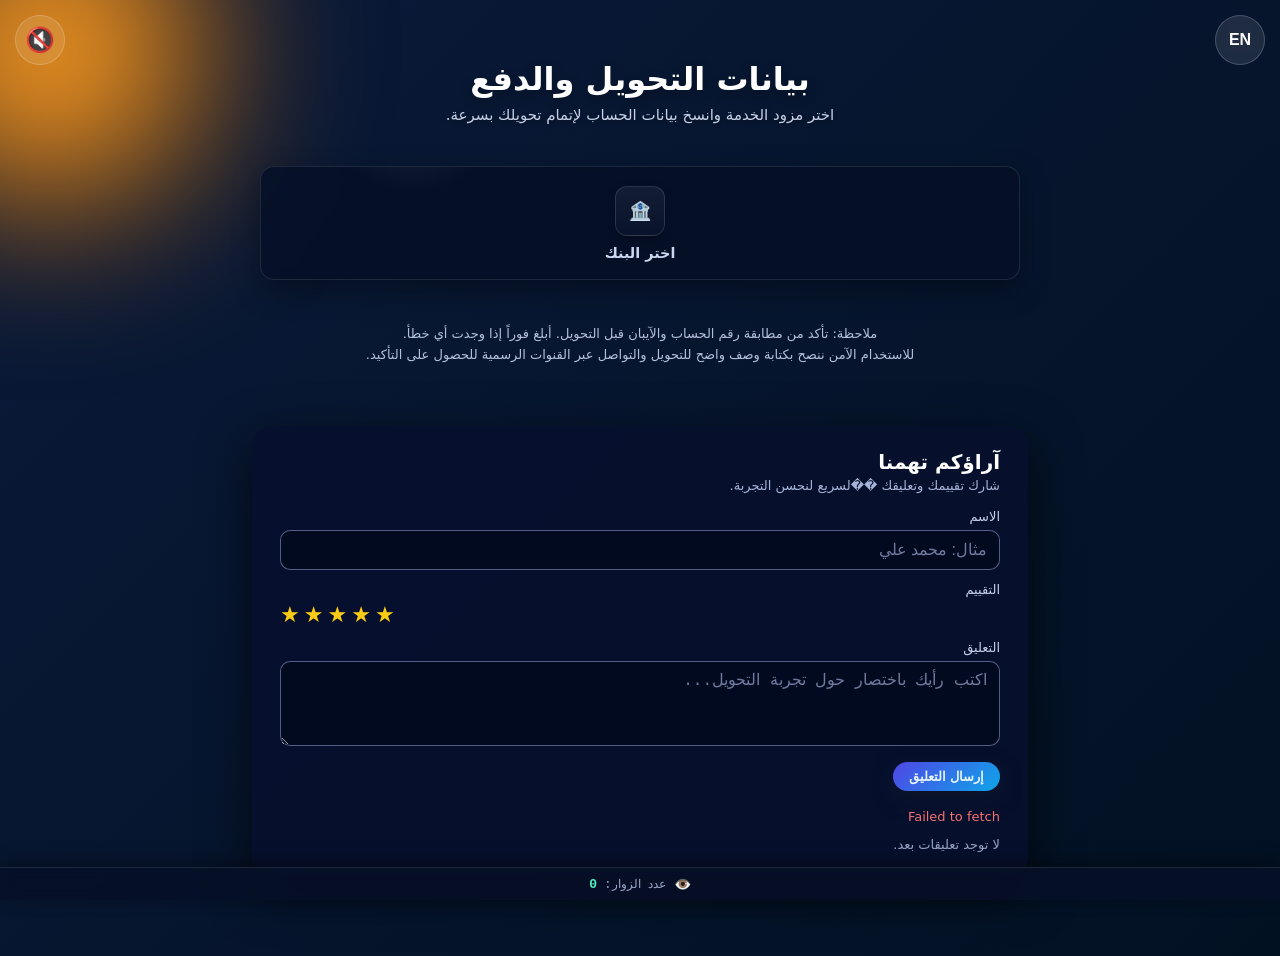
==== commit d8f54a84: "Add visitor counter and reduce header spacing" ====
--- a/index.html
+++ b/index.html
@@ -828,6 +828,34 @@
         }
     </script>
 
+    <!-- Visitor Counter -->
+    <div class="visitor-bar">
+        <span class="visitor-icon">👁️</span>
+        <span class="visitor-text">عدد الزوار: <span id="visit-count">...</span></span>
+    </div>
+
+    <script>
+        // Visitor Counter Logic
+        document.addEventListener('DOMContentLoaded', () => {
+            const countEl = document.getElementById('visit-count');
+            const STORAGE_KEY = 'page_views_simulated';
+            const START_COUNT = 0;
+            
+            let count = localStorage.getItem(STORAGE_KEY);
+            
+            if (!count) {
+                count = START_COUNT;
+            } else {
+                count = parseInt(count) + 1;
+            }
+            
+            localStorage.setItem(STORAGE_KEY, count);
+            
+            // Animate numbers slightly
+            if (countEl) {
+                countEl.textContent = count.toLocaleString('en-US');
+            }
+        });
+    </script>
 </body>
-
 </html>
--- a/style.css
+++ b/style.css
@@ -161,7 +161,7 @@
 /* header section */
 .header-section {
     max-width: 720px;
-    margin: 120px auto 30px auto;
+    margin: 60px auto 30px auto;
     text-align: center;
     padding: 0 20px;
     position: relative;
@@ -739,3 +739,38 @@
     }
     .row { gap: 8px; }
 }
+
+/* Visitor Counter Bar */
+.visitor-bar {
+    position: fixed;
+    bottom: 0;
+    left: 0;
+    width: 100%;
+    background: rgba(6, 16, 39, 0.85);
+    backdrop-filter: blur(8px);
+    border-top: 1px solid rgba(255, 255, 255, 0.1);
+    padding: 8px 0;
+    text-align: center;
+    z-index: 100;
+    display: flex;
+    justify-content: center;
+    align-items: center;
+    gap: 8px;
+    box-shadow: 0 -4px 20px rgba(0,0,0,0.4);
+}
+
+.visitor-icon {
+    font-size: 14px;
+}
+
+.visitor-text {
+    font-size: 12px;
+    color: #9ca8c8;
+    font-family: monospace; /* for numbers */
+}
+
+#visit-count {
+    color: #4ff2c1;
+    font-weight: bold;
+    font-size: 13px;
+}
